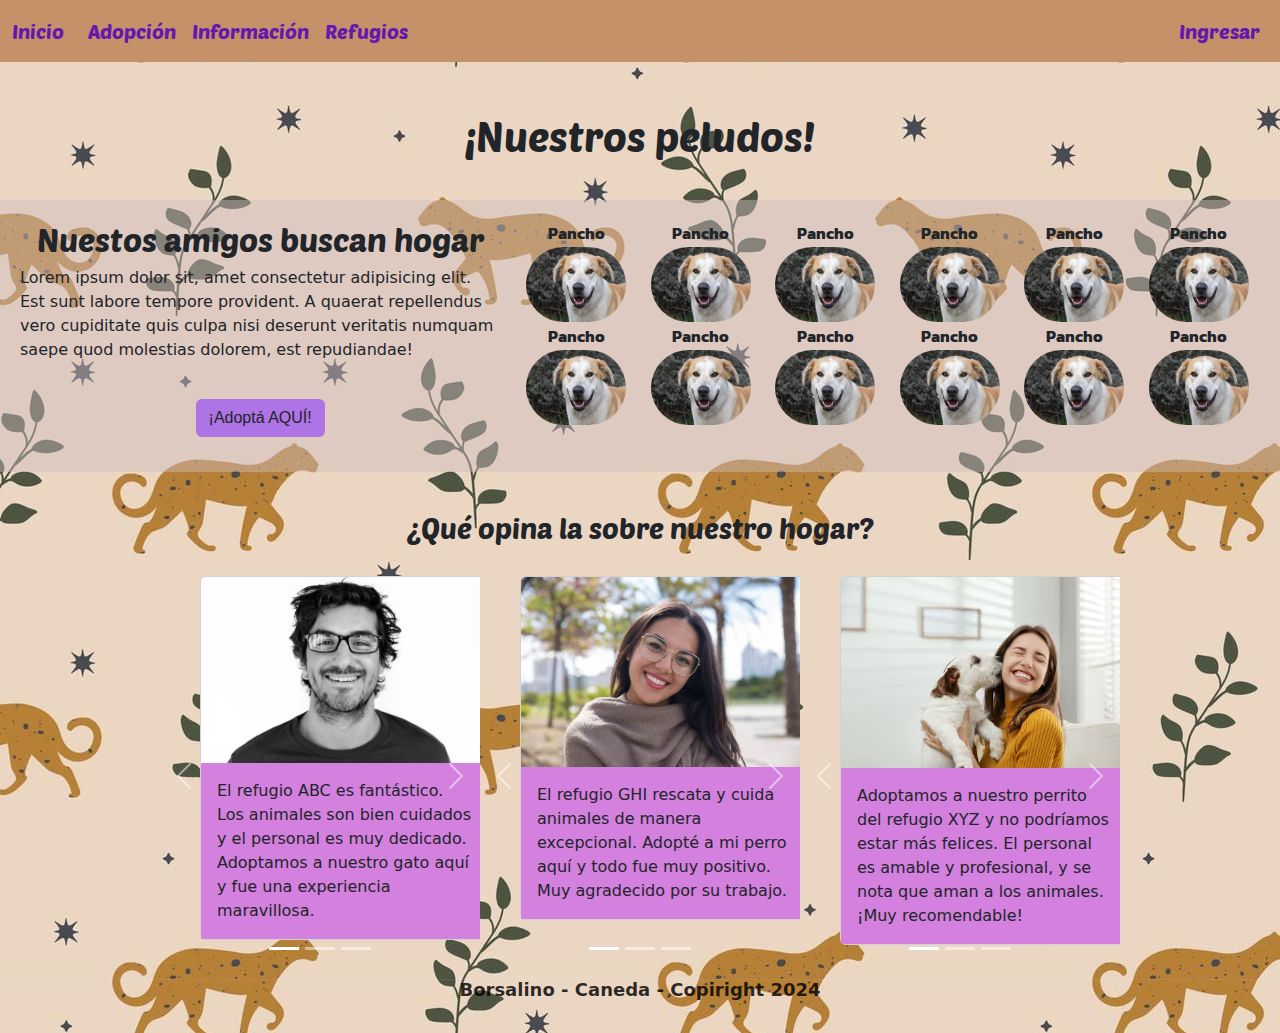
==== index.html @ cdfe96bc "Primer Comentario" ====
<!DOCTYPE html>
<html lang="en">
<head>
    <meta charset="UTF-8">
    <meta http-equiv="X-UA-Compatible" content="IE=edge">
    <meta name="viewport" content="width=device-width, initial-scale=1.0">
    <title>Practica TP</title>

    <link rel="preconnect" href="https://fonts.googleapis.com">
    <link rel="preconnect" href="https://fonts.gstatic.com" crossorigin>
    <link href="https://fonts.googleapis.com/css2?family=Kanit:ital,wght@0,100;0,200;0,300;0,400;0,500;0,600;0,700;0,800;0,900;1,100;1,200;1,300;1,400;1,500;1,600;1,700;1,800;1,900&family=Pacifico&family=Poetsen+One&display=swap" rel="stylesheet">

    <link rel="stylesheet" href="styles/estilos.css">

</head>

<body>
<!--  
<navbar class="navbar">

<div class="navbar1">
    <div><a href="#">Home</a></div>
    <div><a href="adopcion.html">Adopción</a></div>
    <div><a href="informacion.html">Información</a></div>
    <div><a href="refugios.html">Refugios</a></div>
</div>
<div class="navbar2"><a href="login.html">Log In</a></div>
</navbar>
-->

<nav class="navbarGeneral navbar navbar-expand-lg">
    <div class="container-fluid navbarPrimerDiv">
      <a class="navbar-brand" href="#">Inicio</a>
      <button class="navbar-toggler" type="button" data-bs-toggle="collapse" data-bs-target="#navbarNavAltMarkup" aria-controls="navbarNavAltMarkup" aria-expanded="false" aria-label="Toggle navigation">
        <span class="navbar-toggler-icon"></span>

      </button>
      <div class="collapse navbar-collapse" id="navbarNavAltMarkup">
        <div class="navbar-nav navbarPrimerDiv">
          <a class="nav-link" aria-current="page" href="adopcion.html">Adopción</a>
          <a class="nav-link" aria-current="page" href="informacion.html">Información</a>
          <a class="nav-link" aria-current="page" href="refugios.html">Refugios</a>
        </div>
      </div>
    </div>
    <div class="navbarSegundoDiv">
        <a class="nav-link" aria-current="page" href="login.html" >Ingresar</a>
    </div>
    </nav>


<h1>¡Nuestros peludos!</h1>


<div class="mitades">

<div class="mitad1">

    <h2> Nuestos amigos buscan hogar </h2>

    <div class="textoAlbum">
        Lorem ipsum dolor sit, amet consectetur adipisicing elit. Est sunt labore tempore provident. A quaerat repellendus vero cupiditate quis culpa nisi deserunt veritatis numquam saepe quod molestias dolorem, est repudiandae!
    </div>

    <div class="botonAdoptar"><button type="button" class="btn">¡Adoptá AQUÍ!</button></div>
        

</div>
<div class="mitad2">

    <div class="contenedor1">

        <table>
            <tr><td>Pancho</td></tr>
            <tr><td><img src="images/perro1.jpg" width="100px" height="75px"></td></tr>
        </table>
        <table>
            <tr><td>Pancho</td></tr>
            <tr><td><img src="images/perro1.jpg" width="100px" height="75px"></td></tr>
        </table>
        <table>
            <tr><td>Pancho</td></tr>
            <tr><td><img src="images/perro1.jpg" width="100px" height="75px"></td></tr>
        </table>
        <table>
            <tr><td>Pancho</td></tr>
            <tr><td><img src="images/perro1.jpg" width="100px" height="75px"></td></tr>
        </table>
        <table>
            <tr><td>Pancho</td></tr>
            <tr><td><img src="images/perro1.jpg" width="100px" height="75px"></td></tr>
        </table>
        <table>
            <tr><td>Pancho</td></tr>
            <tr><td><img src="images/perro1.jpg" width="100px" height="75px"></td></tr>
        </table>
    </div>

    <div class="contenedor1">

        <table>
            <tr><td>Pancho</td></tr>
            <tr><td><img src="images/perro1.jpg" width="100px" height="75px"></td></tr>
        </table>
        <table>
            <tr><td>Pancho</td></tr>
            <tr><td><img src="images/perro1.jpg" width="100px" height="75px"></td></tr>
        </table>
        <table>
            <tr><td>Pancho</td></tr>
            <tr><td><img src="images/perro1.jpg" width="100px" height="75px"></td></tr>
        </table>
        <table>
            <tr><td>Pancho</td></tr>
            <tr><td><img src="images/perro1.jpg" width="100px" height="75px"></td></tr>
        </table>
        <table>
            <tr><td>Pancho</td></tr>
            <tr><td><img src="images/perro1.jpg" width="100px" height="75px"></td></tr>
        </table>
        <table>
            <tr><td>Pancho</td></tr>
            <tr><td><img src="images/perro1.jpg" width="100px" height="75px"></td></tr>
        </table>
    </div>

</div>
</div>




<section>
    <article>

        <div class="opiniones"><h3>¿Qué opina la sobre nuestro hogar?</h3></div>

        <div class="comentarios">
        <div id="carouselExampleIndicators" class="carousel slide comentarios1">
            <div class="carousel-indicators">
              <button type="button" data-bs-target="#carouselExampleIndicators" data-bs-slide-to="0" class="active" aria-current="true" aria-label="Slide 1"></button>
              <button type="button" data-bs-target="#carouselExampleIndicators" data-bs-slide-to="1" aria-label="Slide 2"></button>
              <button type="button" data-bs-target="#carouselExampleIndicators" data-bs-slide-to="2" aria-label="Slide 3"></button>
            </div>
            <div class="carousel-inner">
              <div class="carousel-item active cartas">
                <div class="card" style="width: 18rem;">
                    <img src="images/persona1.jpg" class="card-img-top" alt="opiniones">
                    <div class="card-body">
                      <p class="card-text">El refugio ABC es fantástico. Los animales son bien cuidados y el personal es muy dedicado. Adoptamos a nuestro gato aquí y fue una experiencia maravillosa.</p>
                    </div>
                  </div>
              </div>
              <div class="carousel-item cartas">
                <div class="card" style="width: 18rem;">
                    <img src="images/persona2.jpg" class="card-img-top" alt="opiniones">
                    <div class="card-body">
                      <p class="card-text">El refugio DEF está limpio y bien mantenido. El personal nos ayudó a encontrar el perro perfecto para nuestra familia. Excelente lugar para adoptar.</p>
                    </div>
                  </div>
              </div>
            </div>
            <button class="carousel-control-prev" type="button" data-bs-target="#carouselExampleIndicators" data-bs-slide="prev">
              <span class="carousel-control-prev-icon" aria-hidden="true"></span>
              <span class="visually-hidden">Previous</span>
            </button>
            <button class="carousel-control-next" type="button" data-bs-target="#carouselExampleIndicators" data-bs-slide="next">
              <span class="carousel-control-next-icon" aria-hidden="true"></span>
              <span class="visually-hidden">Next</span>
            </button>
          </div>






          <div id="carouselExampleIndicators2" class="carousel slide comentarios2">
            <div class="carousel-indicators">
              <button type="button" data-bs-target="#carouselExampleIndicators2" data-bs-slide-to="0" class="active" aria-current="true" aria-label="Slide 1"></button>
              <button type="button" data-bs-target="#carouselExampleIndicators2" data-bs-slide-to="1" aria-label="Slide 2"></button>
              <button type="button" data-bs-target="#carouselExampleIndicators2" data-bs-slide-to="2" aria-label="Slide 3"></button>
            </div>
            <div class="carousel-inner">
              <div class="carousel-item active cartas">
                <div class="card" style="width: 18rem;">
                    <img src="images/persona3.jpg" class="card-img-top" alt="opiniones">
                    <div class="card-body">
                      <p class="card-text">El refugio GHI rescata y cuida animales de manera excepcional. Adopté a mi perro aquí y todo fue muy positivo. Muy agradecido por su trabajo.</p>
                    </div>
                  </div>
              </div>
              <div class="carousel-item cartas">
                <div class="card" style="width: 18rem;">
                    <img src="images/persona4.jpg" class="card-img-top" alt="opiniones">
                    <div class="card-body">
                      <p class="card-text">El refugio JKL es impresionante. El personal es atento y realmente se preocupa por los animales. Adoptamos a nuestra gata y estamos muy contentos.</p>
                    </div>
                  </div>
              </div>
            </div>
            <button class="carousel-control-prev" type="button" data-bs-target="#carouselExampleIndicators2" data-bs-slide="prev">
              <span class="carousel-control-prev-icon" aria-hidden="true"></span>
              <span class="visually-hidden">Previous</span>
            </button>
            <button class="carousel-control-next" type="button" data-bs-target="#carouselExampleIndicators2" data-bs-slide="next">
              <span class="carousel-control-next-icon" aria-hidden="true"></span>
              <span class="visually-hidden">Next</span>
            </button>
          </div>








          <div id="carouselExampleIndicators3" class="carousel slide comentarios3">
            <div class="carousel-indicators">
              <button type="button" data-bs-target="#carouselExampleIndicators3" data-bs-slide-to="0" class="active" aria-current="true" aria-label="Slide 1"></button>
              <button type="button" data-bs-target="#carouselExampleIndicators3" data-bs-slide-to="1" aria-label="Slide 2"></button>
              <button type="button" data-bs-target="#carouselExampleIndicators3" data-bs-slide-to="2" aria-label="Slide 3"></button>
            </div>
            <div class="carousel-inner">
              <div class="carousel-item active cartas">
                <div class="card" style="width: 18rem;">
                    <img src="images/persona5.jpg" class="card-img-top" alt="opiniones">
                    <div class="card-body">
                      <p class="card-text">Adoptamos a nuestro perrito del refugio XYZ y no podríamos estar más felices. El personal es amable y profesional, y se nota que aman a los animales. ¡Muy recomendable!</p>
                    </div>
                  </div>
              </div>
              <div class="carousel-item cartas">
                <div class="card" style="width: 18rem;">
                    <img src="images/persona6.jpg" class="card-img-top" alt="opiniones">
                    <div class="card-body">
                      <p class="card-text">Adopté a mi gato en el refugio MNO y fue una experiencia increíble. El personal es muy atento y los animales están bien cuidados. Definitivamente los recomendaría.</p>
                    </div>
                  </div>
              </div>
            </div>
            <button class="carousel-control-prev" type="button" data-bs-target="#carouselExampleIndicators3" data-bs-slide="prev">
              <span class="carousel-control-prev-icon" aria-hidden="true"></span>
              <span class="visually-hidden">Previous</span>
            </button>
            <button class="carousel-control-next" type="button" data-bs-target="#carouselExampleIndicators3" data-bs-slide="next">
              <span class="carousel-control-next-icon" aria-hidden="true"></span>
              <span class="visually-hidden">Next</span>
            </button>
          </div>
        </div>






    </article>
</section>


    <footer class="footer">
        <span><strong>Borsalino - Caneda - Copiright 2024</strong></span>
    </footer>
    
</body>

<link href="https://cdn.jsdelivr.net/npm/bootstrap@5.3.3/dist/css/bootstrap.min.css" rel="stylesheet" integrity="sha384-QWTKZyjpPEjISv5WaRU9OFeRpok6YctnYmDr5pNlyT2bRjXh0JMhjY6hW+ALEwIH" crossorigin="anonymous">
<script src="https://cdn.jsdelivr.net/npm/bootstrap@5.3.3/dist/js/bootstrap.bundle.min.js" integrity="sha384-YvpcrYf0tY3lHB60NNkmXc5s9fDVZLESaAA55NDzOxhy9GkcIdslK1eN7N6jIeHz" crossorigin="anonymous"></script>

</html>
---- styles/estilos.css ----
body{
    background-image: url("../images/fondo3.jpg");
    margin: 0;
}

.navbarGeneral {
    width: 100%;
    padding: 20px;
    display: flex;
    justify-content: space-between;
    margin-left: 20pxpx;
    margin-right: 0px;
    margin-bottom: 50px;
    background-color: rgb(196, 145, 104);
    font-family: "Poetsen One", sans-serif;
    font-weight: 400;
    font-style: normal;
    font-size: 20px;
    padding-right: 20px;
}

.navbarPrimerDiv a{
    color:rgb(101, 25, 172);
}

.navbarPrimerDiv a:hover{
    color: greenyellow;
    cursor: pointer;
    transition: all 0.4s ease-in-out;
}



.navbarSegundoDiv{
    margin-right: 20px;
}

.navbarSegundoDiv a{
    color:rgb(101, 25, 172);
}

.navbarSegundoDiv a:hover{
    color: greenyellow;
    cursor: pointer;
    transition: all 0.4s ease-in-out;
}












h1{
    text-align: center;
    color:rgb(153, 107, 196);
    font-family: "Poetsen One", sans-serif;
    font-weight: 400;
    font-style: normal;
    font-size: 40px;

}

h2{
    text-align: center;
    color:rgb(153, 107, 196);
    font-family: "Poetsen One", sans-serif;
    font-weight: 400;
    font-style: normal;
    font-size: 40px;

}

.botonAdoptar{
    font-size: 50px;
    text-align: center;
    margin-top: 15px;
}

.botonAdoptar button{
    background-color: rgb(174, 115, 229);
    font-family:Impact, Haettenschweiler, 'Arial Narrow Bold', sans-serif;
}

.botonAdoptar button:hover{
    background-color: rgb(130, 49, 205);
}



.mitades {
    width:100%;
    display: flex;
    background-color: rgba(207, 188, 190, 0.452);
    margin-top: 40px;
    margin-bottom: 40px;
    padding-top: 20px;
    padding-bottom: 20px;
}


.mitad1{
    width: 40%;
    padding-left: 20px;
}

.mitad2{
    margin-right: 30px;
    width: 60%;
}



.contenedor1 {
    display: flex;
    justify-content: space-between;
    padding-left: 25px;
}

.contenedor1 td{
    text-align: center;
    font-family: "Kanit", sans-serif;
    font-weight: 700;
    font-style: normal;
}

.contenedor1 img{
    border-radius: 90px;
    transition: transform 0.3s ease;
}

.contenedor1 img:hover {
    transform: scale(1.1);
}


.contenedor2 {
    margin-bottom: 30px;
    display: flex;
    justify-content: center;
    text-align: center;
    background-color: rgba(216, 107, 19, 0.541);
}

.contenedor2 div{
    margin-bottom: 15px;
    
}

.contenedor2 form{
    padding: 20px;
}


h3{
    text-align: center;
    color:rgb(153, 107, 196);
    font-family: "Poetsen One", sans-serif;
    font-weight: 400;
    font-style: normal;
    font-size: 40px;
}











.opiniones{
    margin-bottom: 30px;
}

.comentarios {
    display: flex;
    justify-content: center;
}



.comentarios1{
    padding-left: 40px;
    width: 25%;
}

.comentarios2{
    padding-left: 40px;
    width: 25%;
}

.comentarios3{
    padding-left: 40px;
    width: 25%;
}

.cartas{
    height: 400px;
}

.card-body{
    background-color: rgb(211, 128, 223);
}


.footer {
    text-align: center;
    margin-bottom: 30px;
    font-size: 18px;
    color: rgba(0, 0, 0, 0.811);
}


/* ------------------------------------------------------------------------------------------------------ */
/* ------------------------------------------------------------------------------------------------------ */
/* ------------------------------------------------------------------------------------------------------ */
/* ------------------------------------------------------------------------------------------------------ */
/* ------------------------------------------------------------------------------------------------------ */
/* ------------------------------------------------------------------------------------------------------ */
/* ------------------------------------------------------------------------------------------------------ */
/* ------------------------------------------------------------------------------------------------------ */




.login-form {
    width: 400px;
    margin: 150px auto;
    padding: 25px;
    background-color: rgb(213, 240, 186);
    border-radius: 5px;
    box-shadow: 0px 0px 10px 0px rgba(0,0,0,0.1);
  }

  .btn-center{
    text-align: center;
  }

  .marginFormulario{ 
    margin-bottom: 15px;
  }
  
  .marginFormulario label{
    margin-bottom: 10px;
  }

  .marginFormulario button{
    margin-bottom: 15px;
  }




/* ------------------------------------------------------------------------------------------------------ */
/* ------------------------------------------------------------------------------------------------------ */
/* ------------------------------------------------------------------------------------------------------ */
/* ------------------------------------------------------------------------------------------------------ */
/* ------------------------------------------------------------------------------------------------------ */
/* ------------------------------------------------------------------------------------------------------ */
/* ------------------------------------------------------------------------------------------------------ */
/* ------------------------------------------------------------------------------------------------------ */




  #Estilo {
    background-color: rgba(71, 39, 189, 0.507);
}

#Titulo {
   text-align: center;
   font-size: 60px;
}

h3 {
    font-size: 30px;
}

#SubTits {
    font-size: 25px;
    text-align: center;
    margin-left: 26%;
    margin-right: 26%;
    margin-bottom: 50px;
    text-decoration: underline;
    text-decoration-thickness: 1px;
}


.lefties {
    /* background-color: rgba(97, 35, 155, 0.479); */
    margin-left: 15%;
}


.lefties h3 {
    text-align: center;
}


.righties {
    margin-left: 55%;
    padding-right: 10%;
}


.righties h3 {
    text-align: center;
}


.Difus{
    padding-top: 60px;
    padding-left: 27%;
    padding-right: 27%;
    text-align: center;
}

.items {
    width: 30%;
    padding: 0% 2% 2% 2%;
    background-color: rgba(97, 35, 155, 0.479);
}

.Cuadro {
    border: 2px;
    border-style: dashed;
    background-color: rgba(236, 76, 76, 0.692);
}
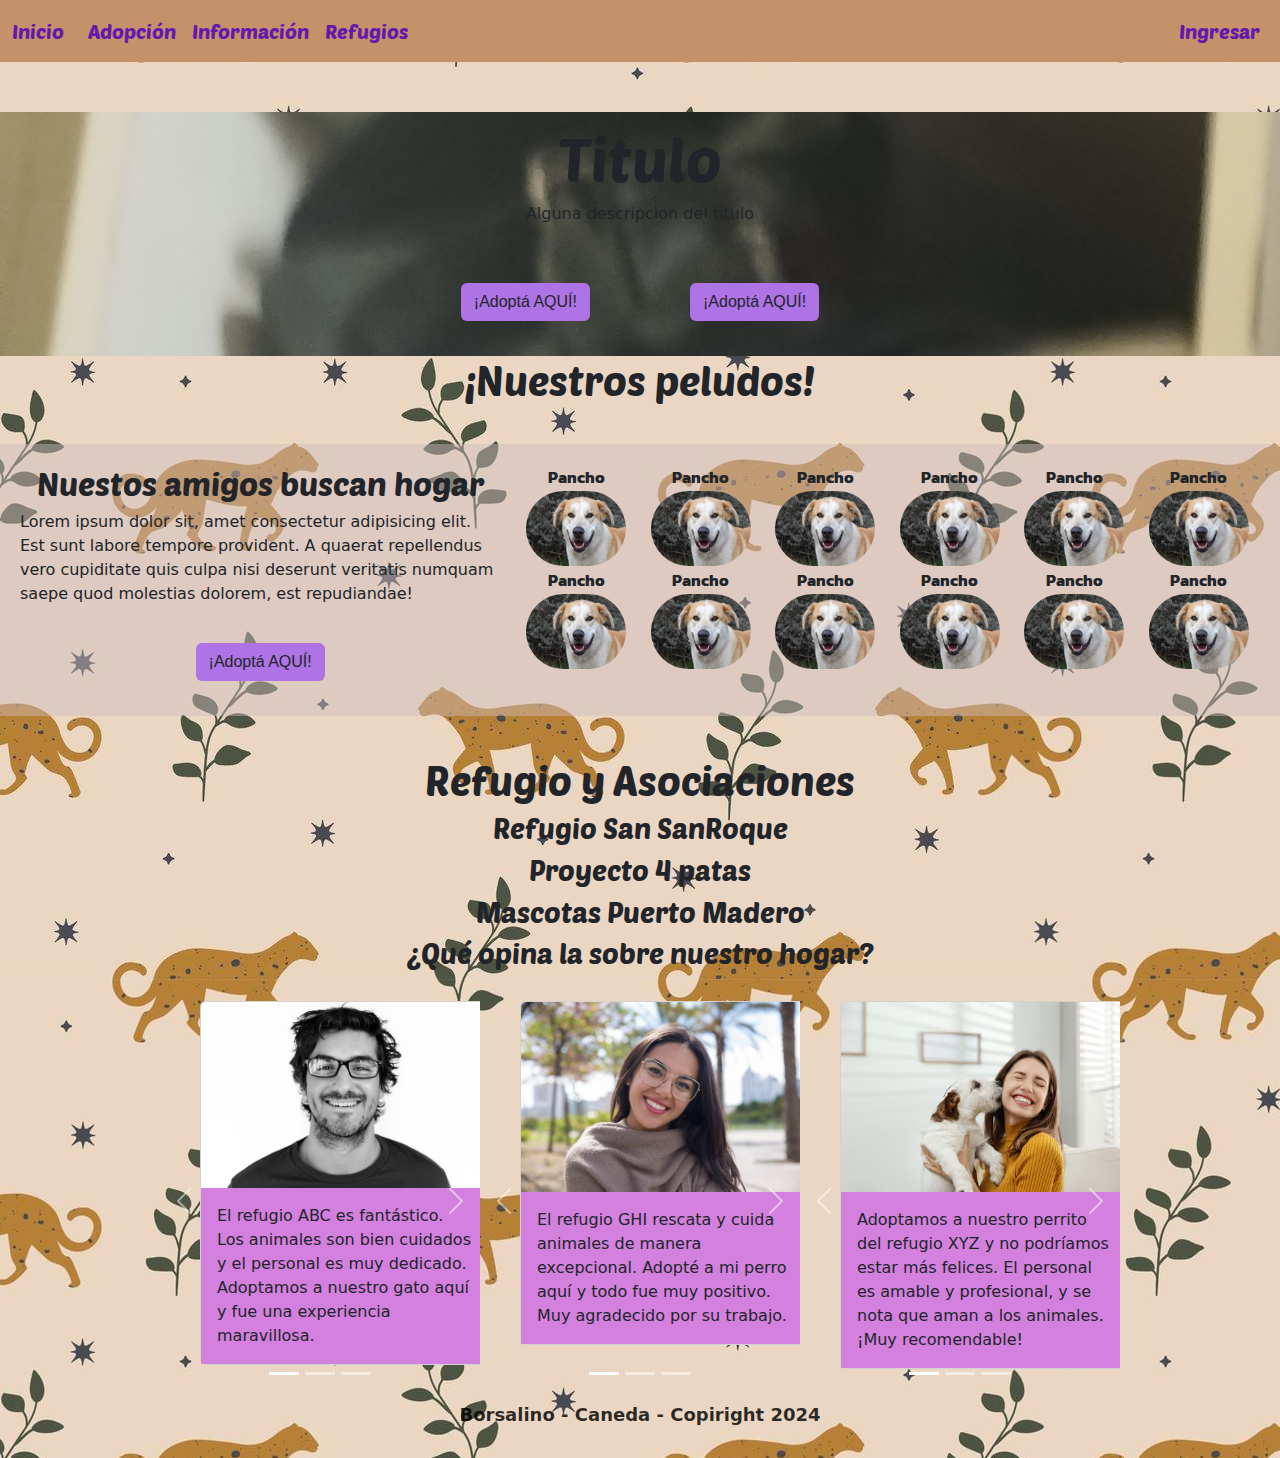
==== commit 60d29bd6: "Agregado el PasarAGit" ====
--- a/index.html
+++ b/index.html
@@ -37,7 +37,7 @@
       </button>
       <div class="collapse navbar-collapse" id="navbarNavAltMarkup">
         <div class="navbar-nav navbarPrimerDiv">
-          <a class="nav-link" aria-current="page" href="adopcion.html">Adopción</a>
+          <a class="nav-link" aria-current="page" href="adopciones.html">Adopción</a>
           <a class="nav-link" aria-current="page" href="informacion.html">Información</a>
           <a class="nav-link" aria-current="page" href="refugios.html">Refugios</a>
         </div>
@@ -46,8 +46,16 @@
     <div class="navbarSegundoDiv">
         <a class="nav-link" aria-current="page" href="login.html" >Ingresar</a>
     </div>
-    </nav>
-
+</nav>
+
+<div id = "UnaIntro">
+  <h1>Titulo</h1>
+  <div>Alguna descripcion del titulo</div>
+  <div class = "Man">
+    <div class="botonAdoptar"><button type="button" class="btn">¡Adoptá AQUÍ!</button></div>
+    <div class="botonAdoptar"><button type="button" class="btn">¡Adoptá AQUÍ!</button></div>
+  </div>
+</div>  
 
 <h1>¡Nuestros peludos!</h1>
 
@@ -127,7 +135,20 @@
 </div>
 </div>
 
-
+<h1>Refugio y Asociaciones</h1>
+
+<div>
+  <div class = "Etiqueta">
+    <h3>Refugio San SanRoque</h3>
+  </div>
+  <div class = "Etiqueta">
+    <h3>Proyecto 4 patas</h3>
+  </div>
+  <div class = "Etiqueta">
+    <h3>Mascotas Puerto Madero</h3>
+
+  </div>
+</div>
 
 
 <section>
--- a/styles/estilos.css
+++ b/styles/estilos.css
@@ -49,7 +49,23 @@
 
 
 
-
+#UnaIntro {
+    padding-top: 10px;
+    padding-bottom: 10px;
+    background-color: rgba(17, 17, 121, 0.226);
+    background-image:url("/images/Prueba\ con\ Ren.jpg");
+    text-align: center;
+}
+
+#UnaIntro h1 {
+    font-size: 60px !important;
+}
+
+.Man {
+    display: flex;
+    justify-content: space-between;
+    padding: 20px 36% 10px 36%;
+}
 
 
 
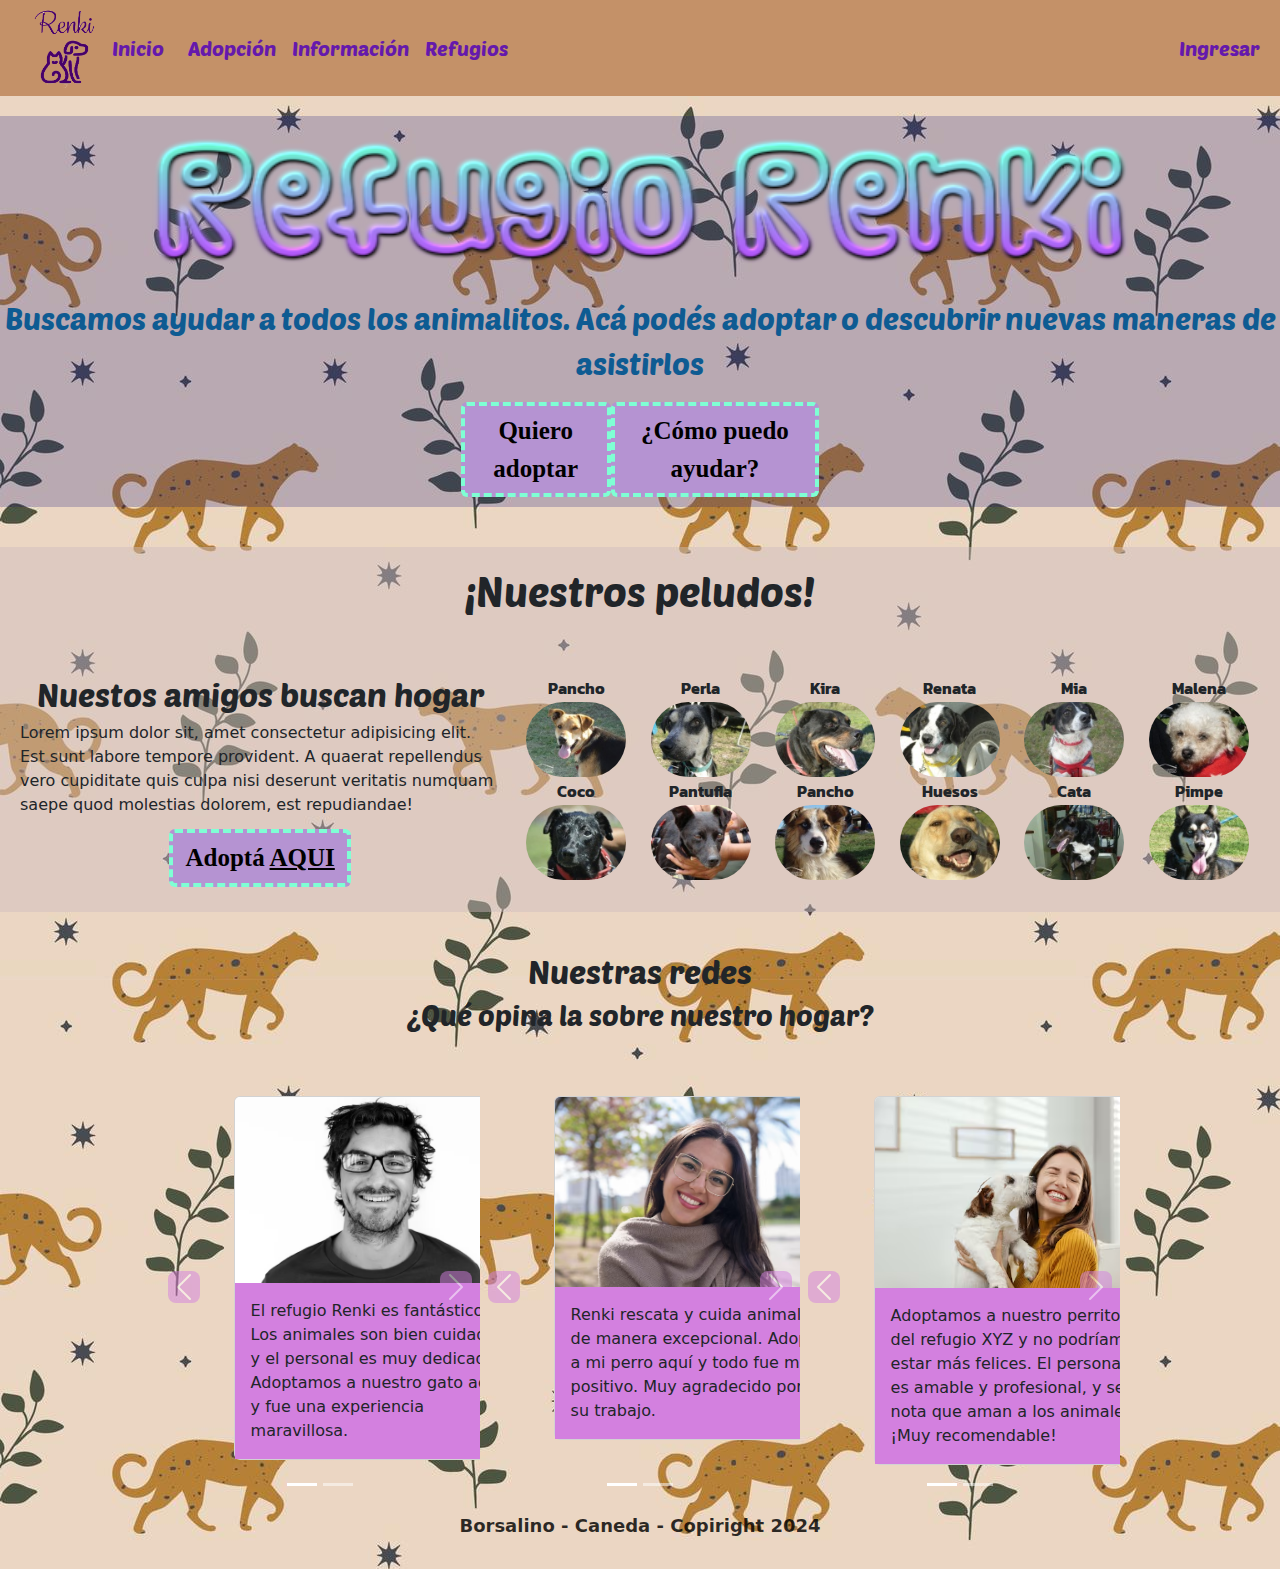
==== commit ecdd68da: "Modifico el index, navbar y agrego fotos y logo" ====
--- a/index.html
+++ b/index.html
@@ -4,7 +4,7 @@
     <meta charset="UTF-8">
     <meta http-equiv="X-UA-Compatible" content="IE=edge">
     <meta name="viewport" content="width=device-width, initial-scale=1.0">
-    <title>Practica TP</title>
+    <title>Refugio Renki | Inicio</title>
 
     <link rel="preconnect" href="https://fonts.googleapis.com">
     <link rel="preconnect" href="https://fonts.gstatic.com" crossorigin>
@@ -15,22 +15,11 @@
 </head>
 
 <body>
-<!--  
-<navbar class="navbar">
-
-<div class="navbar1">
-    <div><a href="#">Home</a></div>
-    <div><a href="adopcion.html">Adopción</a></div>
-    <div><a href="informacion.html">Información</a></div>
-    <div><a href="refugios.html">Refugios</a></div>
-</div>
-<div class="navbar2"><a href="login.html">Log In</a></div>
-</navbar>
--->
 
 <nav class="navbarGeneral navbar navbar-expand-lg">
     <div class="container-fluid navbarPrimerDiv">
-      <a class="navbar-brand" href="#">Inicio</a>
+      <img src="images/logo.png" width="100px" height="80px" alt="logo">
+      <a class="navbar-brand">Inicio</a>
       <button class="navbar-toggler" type="button" data-bs-toggle="collapse" data-bs-target="#navbarNavAltMarkup" aria-controls="navbarNavAltMarkup" aria-expanded="false" aria-label="Toggle navigation">
         <span class="navbar-toggler-icon"></span>
 
@@ -44,19 +33,27 @@
       </div>
     </div>
     <div class="navbarSegundoDiv">
-        <a class="nav-link" aria-current="page" href="login.html" >Ingresar</a>
+        <a class="nav-link" aria-current="page" href="login.html" target="_blank" >Ingresar</a>
     </div>
 </nav>
 
-<div id = "UnaIntro">
-  <h1>Titulo</h1>
-  <div>Alguna descripcion del titulo</div>
-  <div class = "Man">
-    <div class="botonAdoptar"><button type="button" class="btn">¡Adoptá AQUÍ!</button></div>
-    <div class="botonAdoptar"><button type="button" class="btn">¡Adoptá AQUÍ!</button></div>
+<div id = "unaIntro">
+  <div><img src="images/titulo.png" width="1000px" height="150px"></div>
+  <div><p class="descripcionIntro">Buscamos ayudar a todos los animalitos. Acá podés adoptar o descubrir nuevas maneras de asistirlos<p></div>
+  <div class = "man">
+    <div class="botonAdoptar">
+     <a class="btn" href="adopciones.html">Quiero adoptar</a>
+    </div>
+    <div class="botonAdoptar">
+    <a class="btn" href="informacion.html">¿Cómo puedo ayudar?</a>
+    </div>
   </div>
 </div>  
 
+
+<section>
+  <article class="nuestrosPeludos">
+
 <h1>¡Nuestros peludos!</h1>
 
 
@@ -70,7 +67,9 @@
         Lorem ipsum dolor sit, amet consectetur adipisicing elit. Est sunt labore tempore provident. A quaerat repellendus vero cupiditate quis culpa nisi deserunt veritatis numquam saepe quod molestias dolorem, est repudiandae!
     </div>
 
-    <div class="botonAdoptar"><button type="button" class="btn">¡Adoptá AQUÍ!</button></div>
+    <div class="botonAdoptar">
+      <a class="btn" href="adopciones.html">Adoptá <u>AQUI</u></a>
+    </div>
         
 
 </div>
@@ -80,75 +79,80 @@
 
         <table>
             <tr><td>Pancho</td></tr>
-            <tr><td><img src="images/perro1.jpg" width="100px" height="75px"></td></tr>
+            <tr><td><img src="images/amigo1.jpg" width="100px" height="75px" alt="amigos"></td></tr>
+        </table>
+        <table>
+            <tr><td>Perla</td></tr>
+            <tr><td><img src="images/amigo2.jpg" width="100px" height="75px" alt="amigos"></td></tr>
+        </table>
+        <table>
+            <tr><td>Kira</td></tr>
+            <tr><td><img src="images/amigo3.jpg" width="100px" height="75px" alt="amigos"></td></tr>
+        </table>
+        <table>
+            <tr><td>Renata</td></tr>
+            <tr><td><img src="images/amigo4.jpg" width="100px" height="75px" alt="amigos"></td></tr>
+        </table>
+        <table>
+            <tr><td>Mia</td></tr>
+            <tr><td><img src="images/amigo5.jpg" width="100px" height="75px" alt="amigos"></td></tr>
+        </table>
+        <table>
+            <tr><td>Malena</td></tr>
+            <tr><td><img src="images/amigo6.jpg" width="100px" height="75px" alt="amigos"></td></tr>
+        </table>
+    </div>
+
+    <div class="contenedor1">
+
+        <table>
+            <tr><td>Coco</td></tr>
+            <tr><td><img src="images/amigo7.jpg" width="100px" height="75px" alt="amigos"></td></tr>
+        </table>
+        <table>
+            <tr><td>Pantufla</td></tr>
+            <tr><td><img src="images/amigo8.jpg" width="100px" height="75px" alt="amigos"></td></tr>
         </table>
         <table>
             <tr><td>Pancho</td></tr>
-            <tr><td><img src="images/perro1.jpg" width="100px" height="75px"></td></tr>
-        </table>
-        <table>
-            <tr><td>Pancho</td></tr>
-            <tr><td><img src="images/perro1.jpg" width="100px" height="75px"></td></tr>
-        </table>
-        <table>
-            <tr><td>Pancho</td></tr>
-            <tr><td><img src="images/perro1.jpg" width="100px" height="75px"></td></tr>
-        </table>
-        <table>
-            <tr><td>Pancho</td></tr>
-            <tr><td><img src="images/perro1.jpg" width="100px" height="75px"></td></tr>
-        </table>
-        <table>
-            <tr><td>Pancho</td></tr>
-            <tr><td><img src="images/perro1.jpg" width="100px" height="75px"></td></tr>
-        </table>
-    </div>
-
-    <div class="contenedor1">
-
-        <table>
-            <tr><td>Pancho</td></tr>
-            <tr><td><img src="images/perro1.jpg" width="100px" height="75px"></td></tr>
-        </table>
-        <table>
-            <tr><td>Pancho</td></tr>
-            <tr><td><img src="images/perro1.jpg" width="100px" height="75px"></td></tr>
-        </table>
-        <table>
-            <tr><td>Pancho</td></tr>
-            <tr><td><img src="images/perro1.jpg" width="100px" height="75px"></td></tr>
-        </table>
-        <table>
-            <tr><td>Pancho</td></tr>
-            <tr><td><img src="images/perro1.jpg" width="100px" height="75px"></td></tr>
-        </table>
-        <table>
-            <tr><td>Pancho</td></tr>
-            <tr><td><img src="images/perro1.jpg" width="100px" height="75px"></td></tr>
-        </table>
-        <table>
-            <tr><td>Pancho</td></tr>
-            <tr><td><img src="images/perro1.jpg" width="100px" height="75px"></td></tr>
+            <tr><td><img src="images/amigo9.jpg" width="100px" height="75px" alt="amigos"></td></tr>
+        </table>
+        <table>
+            <tr><td>Huesos</td></tr>
+            <tr><td><img src="images/amigo10.jpg" width="100px" height="75px" alt="amigos"></td></tr>
+        </table>
+        <table>
+            <tr><td>Cata</td></tr>
+            <tr><td><img src="images/amigo11.jpg" width="100px" height="75px" alt="amigos"></td></tr>
+        </table>
+        <table>
+            <tr><td>Pimpe</td></tr>
+            <tr><td><img src="images/amigo12.jpg" width="100px" height="75px" alt="amigos"></td></tr>
         </table>
     </div>
 
 </div>
 </div>
 
-<h1>Refugio y Asociaciones</h1>
-
-<div>
-  <div class = "Etiqueta">
-    <h3>Refugio San SanRoque</h3>
-  </div>
-  <div class = "Etiqueta">
-    <h3>Proyecto 4 patas</h3>
-  </div>
-  <div class = "Etiqueta">
-    <h3>Mascotas Puerto Madero</h3>
-
-  </div>
-</div>
+</atricle>
+</section>
+
+
+
+<section>
+  <article>
+    <h2>Nuestras redes</h2>
+    
+    
+  
+  
+  
+  </article>
+</section>
+
+
+
+
 
 
 <section>
@@ -161,14 +165,13 @@
             <div class="carousel-indicators">
               <button type="button" data-bs-target="#carouselExampleIndicators" data-bs-slide-to="0" class="active" aria-current="true" aria-label="Slide 1"></button>
               <button type="button" data-bs-target="#carouselExampleIndicators" data-bs-slide-to="1" aria-label="Slide 2"></button>
-              <button type="button" data-bs-target="#carouselExampleIndicators" data-bs-slide-to="2" aria-label="Slide 3"></button>
-            </div>
-            <div class="carousel-inner">
+            </div>
+            <div class="carousel-inner carrouselCentrado">
               <div class="carousel-item active cartas">
                 <div class="card" style="width: 18rem;">
                     <img src="images/persona1.jpg" class="card-img-top" alt="opiniones">
                     <div class="card-body">
-                      <p class="card-text">El refugio ABC es fantástico. Los animales son bien cuidados y el personal es muy dedicado. Adoptamos a nuestro gato aquí y fue una experiencia maravillosa.</p>
+                      <p class="card-text">El refugio Renki es fantástico. Los animales son bien cuidados y el personal es muy dedicado. Adoptamos a nuestro gato aquí y fue una experiencia maravillosa.</p>
                     </div>
                   </div>
               </div>
@@ -176,17 +179,18 @@
                 <div class="card" style="width: 18rem;">
                     <img src="images/persona2.jpg" class="card-img-top" alt="opiniones">
                     <div class="card-body">
-                      <p class="card-text">El refugio DEF está limpio y bien mantenido. El personal nos ayudó a encontrar el perro perfecto para nuestra familia. Excelente lugar para adoptar.</p>
+                      <p class="card-text">Está limpio y bien mantenido. El personal nos ayudó a encontrar el perro perfecto para nuestra familia. Excelente lugar para adoptar.</p>
                     </div>
                   </div>
               </div>
             </div>
             <button class="carousel-control-prev" type="button" data-bs-target="#carouselExampleIndicators" data-bs-slide="prev">
-              <span class="carousel-control-prev-icon" aria-hidden="true"></span>
+              <span class="carousel-control-prev-icon rounded-3" aria-hidden="true"></span>
               <span class="visually-hidden">Previous</span>
+              
             </button>
             <button class="carousel-control-next" type="button" data-bs-target="#carouselExampleIndicators" data-bs-slide="next">
-              <span class="carousel-control-next-icon" aria-hidden="true"></span>
+              <span class="carousel-control-next-icon rounded-3" aria-hidden="true"></span>
               <span class="visually-hidden">Next</span>
             </button>
           </div>
@@ -200,14 +204,14 @@
             <div class="carousel-indicators">
               <button type="button" data-bs-target="#carouselExampleIndicators2" data-bs-slide-to="0" class="active" aria-current="true" aria-label="Slide 1"></button>
               <button type="button" data-bs-target="#carouselExampleIndicators2" data-bs-slide-to="1" aria-label="Slide 2"></button>
-              <button type="button" data-bs-target="#carouselExampleIndicators2" data-bs-slide-to="2" aria-label="Slide 3"></button>
+              
             </div>
             <div class="carousel-inner">
               <div class="carousel-item active cartas">
                 <div class="card" style="width: 18rem;">
                     <img src="images/persona3.jpg" class="card-img-top" alt="opiniones">
                     <div class="card-body">
-                      <p class="card-text">El refugio GHI rescata y cuida animales de manera excepcional. Adopté a mi perro aquí y todo fue muy positivo. Muy agradecido por su trabajo.</p>
+                      <p class="card-text">Renki rescata y cuida animales de manera excepcional. Adopté a mi perro aquí y todo fue muy positivo. Muy agradecido por su trabajo.</p>
                     </div>
                   </div>
               </div>
@@ -215,17 +219,17 @@
                 <div class="card" style="width: 18rem;">
                     <img src="images/persona4.jpg" class="card-img-top" alt="opiniones">
                     <div class="card-body">
-                      <p class="card-text">El refugio JKL es impresionante. El personal es atento y realmente se preocupa por los animales. Adoptamos a nuestra gata y estamos muy contentos.</p>
+                      <p class="card-text">El refugio Renki es impresionante. El personal es atento y realmente se preocupa por los animales. Adoptamos a nuestra gata y estamos muy contentos.</p>
                     </div>
                   </div>
               </div>
             </div>
             <button class="carousel-control-prev" type="button" data-bs-target="#carouselExampleIndicators2" data-bs-slide="prev">
-              <span class="carousel-control-prev-icon" aria-hidden="true"></span>
+              <span class="carousel-control-prev-icon rounded-3" aria-hidden="true"></span>
               <span class="visually-hidden">Previous</span>
             </button>
             <button class="carousel-control-next" type="button" data-bs-target="#carouselExampleIndicators2" data-bs-slide="next">
-              <span class="carousel-control-next-icon" aria-hidden="true"></span>
+              <span class="carousel-control-next-icon rounded-3" aria-hidden="true"></span>
               <span class="visually-hidden">Next</span>
             </button>
           </div>
@@ -241,7 +245,7 @@
             <div class="carousel-indicators">
               <button type="button" data-bs-target="#carouselExampleIndicators3" data-bs-slide-to="0" class="active" aria-current="true" aria-label="Slide 1"></button>
               <button type="button" data-bs-target="#carouselExampleIndicators3" data-bs-slide-to="1" aria-label="Slide 2"></button>
-              <button type="button" data-bs-target="#carouselExampleIndicators3" data-bs-slide-to="2" aria-label="Slide 3"></button>
+              
             </div>
             <div class="carousel-inner">
               <div class="carousel-item active cartas">
@@ -262,11 +266,11 @@
               </div>
             </div>
             <button class="carousel-control-prev" type="button" data-bs-target="#carouselExampleIndicators3" data-bs-slide="prev">
-              <span class="carousel-control-prev-icon" aria-hidden="true"></span>
+              <span class="carousel-control-prev-icon rounded-3" aria-hidden="true"></span>
               <span class="visually-hidden">Previous</span>
             </button>
             <button class="carousel-control-next" type="button" data-bs-target="#carouselExampleIndicators3" data-bs-slide="next">
-              <span class="carousel-control-next-icon" aria-hidden="true"></span>
+              <span class="carousel-control-next-icon rounded-3" aria-hidden="true"></span>
               <span class="visually-hidden">Next</span>
             </button>
           </div>
--- a/styles/estilos.css
+++ b/styles/estilos.css
@@ -10,7 +10,7 @@
     justify-content: space-between;
     margin-left: 20pxpx;
     margin-right: 0px;
-    margin-bottom: 50px;
+    margin-bottom: 20px;
     background-color: rgb(196, 145, 104);
     font-family: "Poetsen One", sans-serif;
     font-weight: 400;
@@ -49,22 +49,39 @@
 
 
 
-#UnaIntro {
+#unaIntro {
     padding-top: 10px;
     padding-bottom: 10px;
     background-color: rgba(17, 17, 121, 0.226);
-    background-image:url("/images/Prueba\ con\ Ren.jpg");
-    text-align: center;
-}
-
-#UnaIntro h1 {
-    font-size: 60px !important;
-}
-
-.Man {
+    text-align: center;
+}
+ 
+.descripcionIntro{
+    font-size: 30px;
+    font-family: "Poetsen One", sans-serif;
+    color:rgb(14, 91, 146);
+    margin-top: 20px;
+}
+
+
+.man {
     display: flex;
     justify-content: space-between;
-    padding: 20px 36% 10px 36%;
+    padding: 0 36% 0 36%;
+}
+
+.botonAdoptar a{
+    background-color:rgb(181, 147, 210);
+    font-size: 25px;
+    font-weight: bold;
+    color: black;
+    font-family:Cambria, Cochin, Georgia, Times, 'Times New Roman', serif;
+    border: 4px dashed aquamarine;
+}
+
+.botonAdoptar a:hover{
+    background-color:rgb(148, 97, 193);
+    border: 4px solid aquamarine;
 }
 
 
@@ -95,7 +112,7 @@
 .botonAdoptar{
     font-size: 50px;
     text-align: center;
-    margin-top: 15px;
+    margin-top: 0px;
 }
 
 .botonAdoptar button{
@@ -108,11 +125,19 @@
 }
 
 
+.nuestrosPeludos{
+    margin-top: 40px;
+    background-color: rgba(207, 188, 190, 0.452);
+}
+
+.nuestrosPeludos h1{
+    padding-top: 20px;
+}
+
 
 .mitades {
     width:100%;
     display: flex;
-    background-color: rgba(207, 188, 190, 0.452);
     margin-top: 40px;
     margin-bottom: 40px;
     padding-top: 20px;
@@ -206,6 +231,8 @@
 .comentarios1{
     padding-left: 40px;
     width: 25%;
+    display: flex;
+    justify-content: center;
 }
 
 .comentarios2{
@@ -219,7 +246,13 @@
 }
 
 .cartas{
-    height: 400px;
+    padding: 12%;
+    height: 450px;
+}
+
+.carousel-control-prev span,
+.carousel-control-next span{
+    background-color: rgb(211, 128, 223);
 }
 
 .card-body{
@@ -287,7 +320,7 @@
 
 
 
-  #Estilo {
+#Estilo {
     background-color: rgba(71, 39, 189, 0.507);
 }
 
@@ -350,4 +383,21 @@
     border: 2px;
     border-style: dashed;
     background-color: rgba(236, 76, 76, 0.692);
-}+}
+
+.ContenedorMascota {
+    display: flex;
+    margin-left: 4%;
+    margin-right: 20%;
+    padding-left: 5px;
+    padding-right: 5px ;
+}
+
+#PrimeraParte{
+    width : 445px;
+    height: 300px;
+}
+
+#SegundaParte {
+    background-color: white;
+}
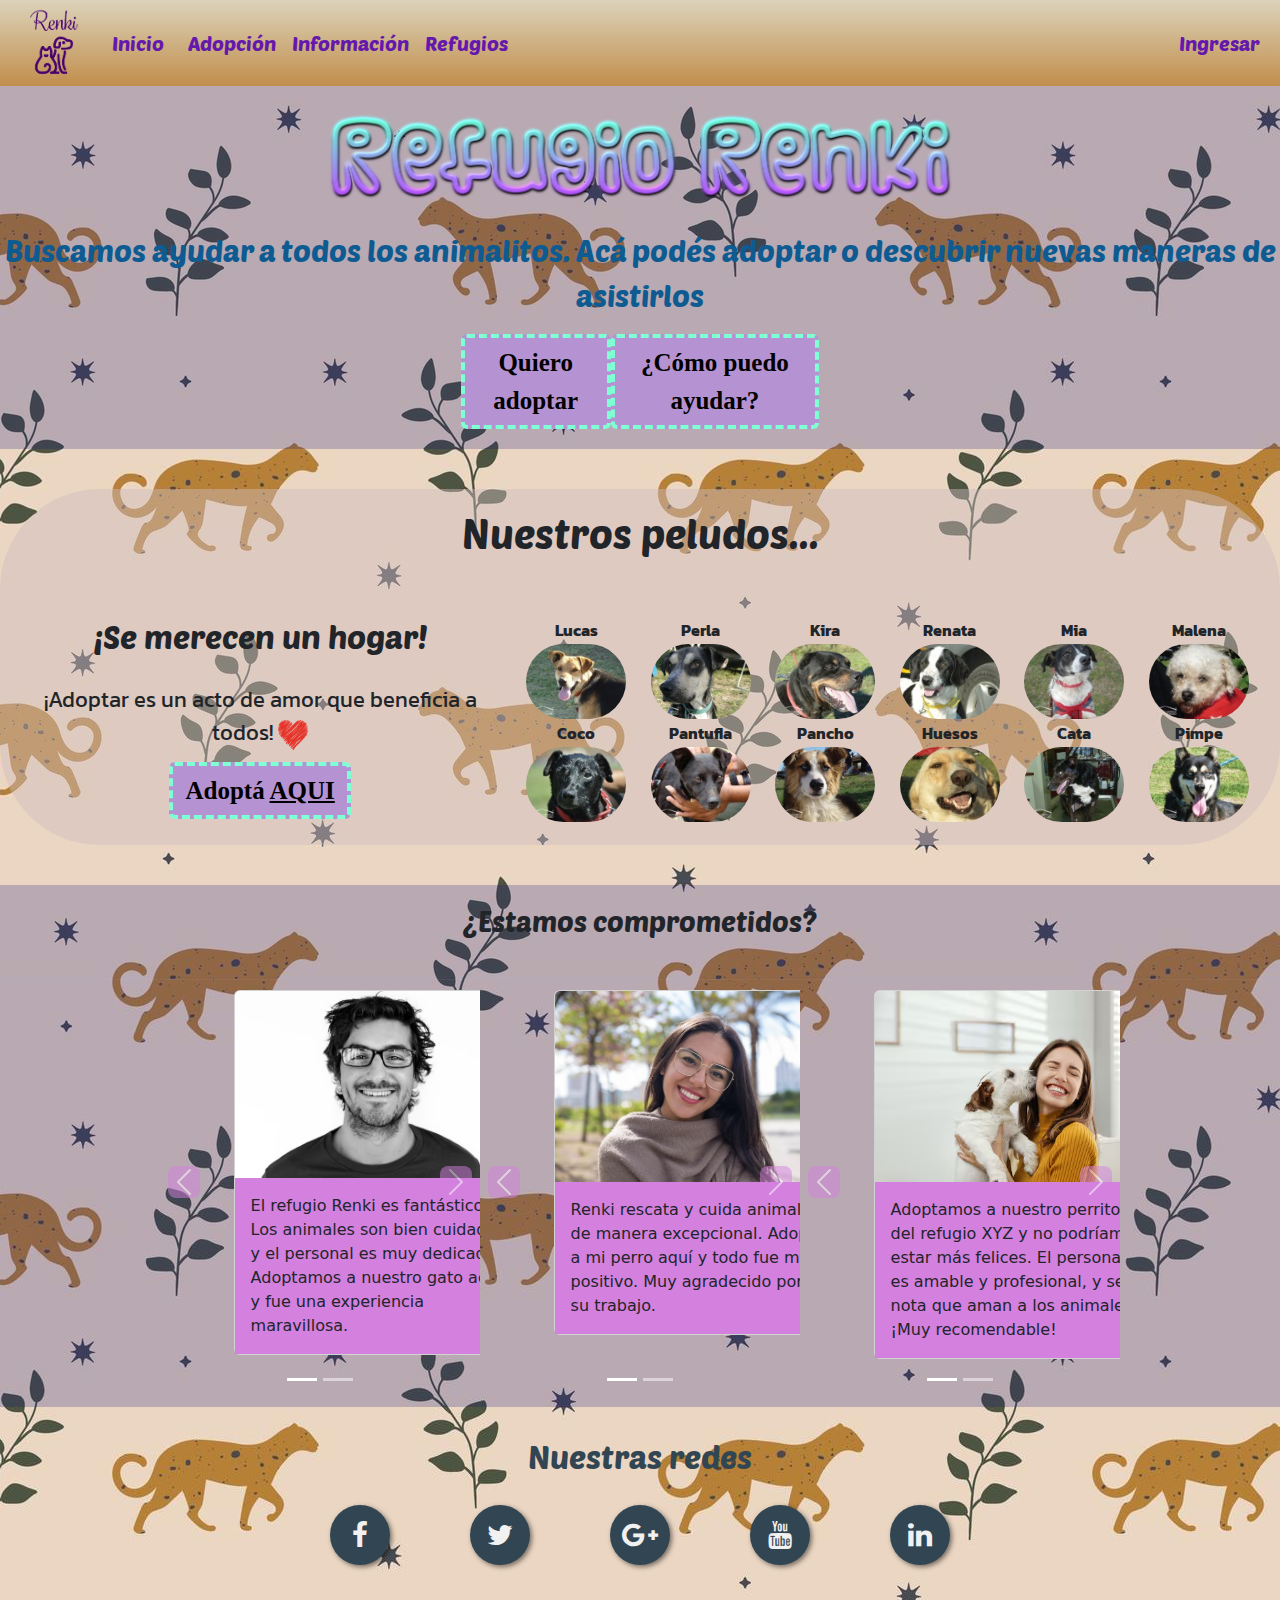
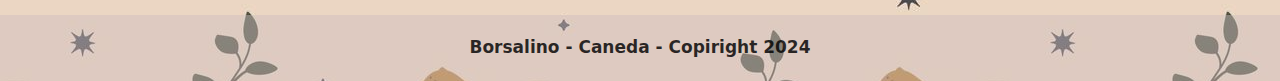
==== commit 76342743: "Modifique Index, Informacion y empece con Refugios" ====
--- a/index.html
+++ b/index.html
@@ -10,6 +10,7 @@
     <link rel="preconnect" href="https://fonts.gstatic.com" crossorigin>
     <link href="https://fonts.googleapis.com/css2?family=Kanit:ital,wght@0,100;0,200;0,300;0,400;0,500;0,600;0,700;0,800;0,900;1,100;1,200;1,300;1,400;1,500;1,600;1,700;1,800;1,900&family=Pacifico&family=Poetsen+One&display=swap" rel="stylesheet">
 
+    <link rel="stylesheet" href="https://stackpath.bootstrapcdn.com/font-awesome/4.7.0/css/font-awesome.min.css">
     <link rel="stylesheet" href="styles/estilos.css">
 
 </head>
@@ -18,7 +19,7 @@
 
 <nav class="navbarGeneral navbar navbar-expand-lg">
     <div class="container-fluid navbarPrimerDiv">
-      <img src="images/logo.png" width="100px" height="80px" alt="logo">
+      <img src="images/logo.png" width="80px" height="70px" alt="logo" title="Renki">
       <a class="navbar-brand">Inicio</a>
       <button class="navbar-toggler" type="button" data-bs-toggle="collapse" data-bs-target="#navbarNavAltMarkup" aria-controls="navbarNavAltMarkup" aria-expanded="false" aria-label="Toggle navigation">
         <span class="navbar-toggler-icon"></span>
@@ -38,7 +39,7 @@
 </nav>
 
 <div id = "unaIntro">
-  <div><img src="images/titulo.png" width="1000px" height="150px"></div>
+  <div><img src="images/titulo.png" width="50%" height="30%"></div>
   <div><p class="descripcionIntro">Buscamos ayudar a todos los animalitos. Acá podés adoptar o descubrir nuevas maneras de asistirlos<p></div>
   <div class = "man">
     <div class="botonAdoptar">
@@ -54,17 +55,17 @@
 <section>
   <article class="nuestrosPeludos">
 
-<h1>¡Nuestros peludos!</h1>
+<h1>Nuestros peludos...</h1>
 
 
 <div class="mitades">
 
 <div class="mitad1">
 
-    <h2> Nuestos amigos buscan hogar </h2>
+    <h2 class="merecenHogar">¡Se merecen un hogar!</h2>
 
     <div class="textoAlbum">
-        Lorem ipsum dolor sit, amet consectetur adipisicing elit. Est sunt labore tempore provident. A quaerat repellendus vero cupiditate quis culpa nisi deserunt veritatis numquam saepe quod molestias dolorem, est repudiandae!
+        <span>¡Adoptar es un acto de amor que beneficia a todos!</span> <img src="images/corazon.png" width="30px" height="30px" alt="corazon" title="adopta">
     </div>
 
     <div class="botonAdoptar">
@@ -78,56 +79,56 @@
     <div class="contenedor1">
 
         <table>
+            <tr><td>Lucas</td></tr>
+            <tr><td><img src="images/amigo1.jpg" width="100px" height="75px" alt="amigos" title="Lucas"></td></tr>
+        </table>
+        <table>
+            <tr><td>Perla</td></tr>
+            <tr><td><img src="images/amigo2.jpg" width="100px" height="75px" alt="amigos" title="Perla"></td></tr>
+        </table>
+        <table>
+            <tr><td>Kira</td></tr>
+            <tr><td><img src="images/amigo3.jpg" width="100px" height="75px" alt="amigos" title="Kira"></td></tr>
+        </table>
+        <table>
+            <tr><td>Renata</td></tr>
+            <tr><td><img src="images/amigo4.jpg" width="100px" height="75px" alt="amigos" title="Renata"></td></tr>
+        </table>
+        <table>
+            <tr><td>Mia</td></tr>
+            <tr><td><img src="images/amigo5.jpg" width="100px" height="75px" alt="amigos" title="Mia"></td></tr>
+        </table>
+        <table>
+            <tr><td>Malena</td></tr>
+            <tr><td><img src="images/amigo6.jpg" width="100px" height="75px" alt="amigos" title="Malena"></td></tr>
+        </table>
+    </div>
+
+    <div class="contenedor1">
+
+        <table>
+            <tr><td>Coco</td></tr>
+            <tr><td><img src="images/amigo7.jpg" width="100px" height="75px" alt="amigos" title="Coco"></td></tr>
+        </table>
+        <table>
+            <tr><td>Pantufla</td></tr>
+            <tr><td><img src="images/amigo8.jpg" width="100px" height="75px" alt="amigos" title="Pantufla"></td></tr>
+        </table>
+        <table>
             <tr><td>Pancho</td></tr>
-            <tr><td><img src="images/amigo1.jpg" width="100px" height="75px" alt="amigos"></td></tr>
-        </table>
-        <table>
-            <tr><td>Perla</td></tr>
-            <tr><td><img src="images/amigo2.jpg" width="100px" height="75px" alt="amigos"></td></tr>
-        </table>
-        <table>
-            <tr><td>Kira</td></tr>
-            <tr><td><img src="images/amigo3.jpg" width="100px" height="75px" alt="amigos"></td></tr>
-        </table>
-        <table>
-            <tr><td>Renata</td></tr>
-            <tr><td><img src="images/amigo4.jpg" width="100px" height="75px" alt="amigos"></td></tr>
-        </table>
-        <table>
-            <tr><td>Mia</td></tr>
-            <tr><td><img src="images/amigo5.jpg" width="100px" height="75px" alt="amigos"></td></tr>
-        </table>
-        <table>
-            <tr><td>Malena</td></tr>
-            <tr><td><img src="images/amigo6.jpg" width="100px" height="75px" alt="amigos"></td></tr>
-        </table>
-    </div>
-
-    <div class="contenedor1">
-
-        <table>
-            <tr><td>Coco</td></tr>
-            <tr><td><img src="images/amigo7.jpg" width="100px" height="75px" alt="amigos"></td></tr>
-        </table>
-        <table>
-            <tr><td>Pantufla</td></tr>
-            <tr><td><img src="images/amigo8.jpg" width="100px" height="75px" alt="amigos"></td></tr>
-        </table>
-        <table>
-            <tr><td>Pancho</td></tr>
-            <tr><td><img src="images/amigo9.jpg" width="100px" height="75px" alt="amigos"></td></tr>
+            <tr><td><img src="images/amigo9.jpg" width="100px" height="75px" alt="amigos" title="Pancho"></td></tr>
         </table>
         <table>
             <tr><td>Huesos</td></tr>
-            <tr><td><img src="images/amigo10.jpg" width="100px" height="75px" alt="amigos"></td></tr>
+            <tr><td><img src="images/amigo10.jpg" width="100px" height="75px" alt="amigos" title="Huesos"></td></tr>
         </table>
         <table>
             <tr><td>Cata</td></tr>
-            <tr><td><img src="images/amigo11.jpg" width="100px" height="75px" alt="amigos"></td></tr>
+            <tr><td><img src="images/amigo11.jpg" width="100px" height="75px" alt="amigos" title="Cata"></td></tr>
         </table>
         <table>
             <tr><td>Pimpe</td></tr>
-            <tr><td><img src="images/amigo12.jpg" width="100px" height="75px" alt="amigos"></td></tr>
+            <tr><td><img src="images/amigo12.jpg" width="100px" height="75px" alt="amigos" title="Pimpe"></td></tr>
         </table>
     </div>
 
@@ -140,25 +141,9 @@
 
 
 <section>
-  <article>
-    <h2>Nuestras redes</h2>
-    
-    
-  
-  
-  
-  </article>
-</section>
-
-
-
-
-
-
-<section>
     <article>
 
-        <div class="opiniones"><h3>¿Qué opina la sobre nuestro hogar?</h3></div>
+        <div class="opiniones"><h3>¿Estamos comprometidos?</h3></div>
 
         <div class="comentarios">
         <div id="carouselExampleIndicators" class="carousel slide comentarios1">
@@ -276,12 +261,23 @@
           </div>
         </div>
 
-
-
-
-
-
     </article>
+</section>
+
+
+<section class="redesSociales">
+  <article>
+
+    <h2 class="textoNuestrasRedes">Nuestras redes</h2>
+      <div class="buttons">
+      <a href="#" class="fa fa-facebook"></a>
+      <a href="#" class="fa fa-twitter"></a>
+      <a href="#" class="fa fa-google-plus"></a>
+      <a href="#" class="fa fa-youtube"></a>
+      <a href="#" class="fa fa-linkedin"></a>
+
+      </div>
+  </article>
 </section>
 
 
--- a/styles/estilos.css
+++ b/styles/estilos.css
@@ -5,13 +5,12 @@
 
 .navbarGeneral {
     width: 100%;
-    padding: 20px;
+    padding: 10px;
     display: flex;
     justify-content: space-between;
     margin-left: 20pxpx;
     margin-right: 0px;
-    margin-bottom: 20px;
-    background-color: rgb(196, 145, 104);
+    background-image: linear-gradient(to bottom, #dcd3ba, #c18e4c);
     font-family: "Poetsen One", sans-serif;
     font-weight: 400;
     font-style: normal;
@@ -19,14 +18,20 @@
     padding-right: 20px;
 }
 
+.navbarPrimerDiv img{
+    margin-right: 20px;
+}
+
 .navbarPrimerDiv a{
     color:rgb(101, 25, 172);
+    transition: transform 0.3s ease;
 }
 
 .navbarPrimerDiv a:hover{
-    color: greenyellow;
+    color: rgb(68, 150, 150);
     cursor: pointer;
     transition: all 0.4s ease-in-out;
+    transform: scale(1.1);
 }
 
 
@@ -37,12 +42,14 @@
 
 .navbarSegundoDiv a{
     color:rgb(101, 25, 172);
+    transition: transform 0.3s ease;
 }
 
 .navbarSegundoDiv a:hover{
-    color: greenyellow;
+    color: rgb(68, 150, 150);
     cursor: pointer;
     transition: all 0.4s ease-in-out;
+    transform: scale(1.1);
 }
 
 
@@ -50,8 +57,8 @@
 
 
 #unaIntro {
-    padding-top: 10px;
-    padding-bottom: 10px;
+    padding-top: 20px;
+    padding-bottom: 20px;
     background-color: rgba(17, 17, 121, 0.226);
     text-align: center;
 }
@@ -128,10 +135,21 @@
 .nuestrosPeludos{
     margin-top: 40px;
     background-color: rgba(207, 188, 190, 0.452);
+    border-radius: 100px;
+}
+
+.merecenHogar{
+    padding-bottom: 20px;
 }
 
 .nuestrosPeludos h1{
     padding-top: 20px;
+}
+
+.textoAlbum{
+    text-align: center;
+    font-family: "Kanit", sans-serif;
+    font-size: 22px;
 }
 
 
@@ -205,11 +223,45 @@
     font-weight: 400;
     font-style: normal;
     font-size: 40px;
-}
-
-
-
-
+    margin: 0;
+}
+
+.redesSociales{
+display: flex;
+justify-content: center;
+align-items: center;
+margin-bottom: 50px;
+margin-top: 30px;
+}
+
+.buttons {
+    min-width: 700px;
+    display: flex;
+    justify-content: space-around;
+    margin-top: 30px;
+  }
+  
+  .buttons a {
+    text-decoration: none;
+    font-size: 28px;
+    width: 60px;
+    height: 60px;
+    line-height: 60px;
+    text-align: center;
+    background: #314652;
+    color: #f1f1f1;
+    border-radius: 50%;
+    box-shadow: 2px 2px 5px rgba(0, 0, 0, .5);
+    transition: all .4s ease-in-out;
+  }
+  
+  .buttons a:hover {
+    transform: scale(1.2);
+  }
+
+  .textoNuestrasRedes{
+    color: #314652;
+  }
 
 
 
@@ -218,12 +270,15 @@
 
 
 .opiniones{
-    margin-bottom: 30px;
+    padding-top: 20px;
+    padding-bottom: 10px;
+    background-color: rgba(17, 17, 121, 0.226);
 }
 
 .comentarios {
     display: flex;
     justify-content: center;
+    background-color: rgba(17, 17, 121, 0.226);
 }
 
 
@@ -260,11 +315,25 @@
 }
 
 
+
+
+
+
+
+
+
+
+
+
+
+
 .footer {
     text-align: center;
-    margin-bottom: 30px;
-    font-size: 18px;
+    padding-bottom: 20px;
+    padding-top: 20px;
+    font-size: 17px;
     color: rgba(0, 0, 0, 0.811);
+    background-color: rgba(207, 188, 190, 0.452);
 }
 
 
@@ -320,32 +389,52 @@
 
 
 
-#Estilo {
-    background-color: rgba(71, 39, 189, 0.507);
-}
-
-#Titulo {
+
+
+#tituloInformacion {
    text-align: center;
    font-size: 60px;
-}
-
-h3 {
-    font-size: 30px;
-}
-
-#SubTits {
-    font-size: 25px;
+   padding-top: 20px;
+   padding-bottom: 30px;
+}
+
+
+.subTits {
+    font-size: 23px;
     text-align: center;
     margin-left: 26%;
     margin-right: 26%;
     margin-bottom: 50px;
-    text-decoration: underline;
-    text-decoration-thickness: 1px;
+    font-family: "Kanit", sans-serif;
+}
+
+.subTits p{
+    border-radius: 10px;
+    background-color: rgba(236, 76, 76, 0.561);
+    padding: 15px;
+}
+
+
+.bodyInformacion{
+    background-color: rgba(207, 188, 190, 0.332);
+}
+
+.unirManoTexto{
+    display: flex;
+    justify-content: space-between;
+}
+
+.unirManoTexto p {
+    padding-top: 10px;
+    padding-left: 20px;
+}
+
+.unirManoTexto img{
+    padding-right: 10px;
 }
 
 
 .lefties {
-    /* background-color: rgba(97, 35, 155, 0.479); */
     margin-left: 15%;
 }
 
@@ -371,18 +460,39 @@
     padding-left: 27%;
     padding-right: 27%;
     text-align: center;
+    margin-bottom: 30px;
 }
 
 .items {
     width: 30%;
-    padding: 0% 2% 2% 2%;
-    background-color: rgba(97, 35, 155, 0.479);
+    padding: 1% 2% 2% 1%;
+    background-image: linear-gradient(to bottom, #d6baded1, #6a4777d1);
+    border-radius: 15px;
+    border: dotted;
+    border-color: red;
+    font-family: "Kanit", sans-serif;
+    font-size: 18px;
 }
 
 .Cuadro {
     border: 2px;
     border-style: dashed;
-    background-color: rgba(236, 76, 76, 0.692);
+    background-color: rgba(236, 76, 76, 0.561);
+    padding-bottom: 15px;
+    border-radius: 10px;
+}
+
+.Cuadro h3{
+    padding-top: 5px;
+    padding-right: 15px;
+    padding-left: 15px;
+}
+
+.megafonos{
+    display: flex;
+    justify-content: center;
+    padding-top: 15px;
+    padding-bottom: 10px;
 }
 
 .ContenedorMascota {
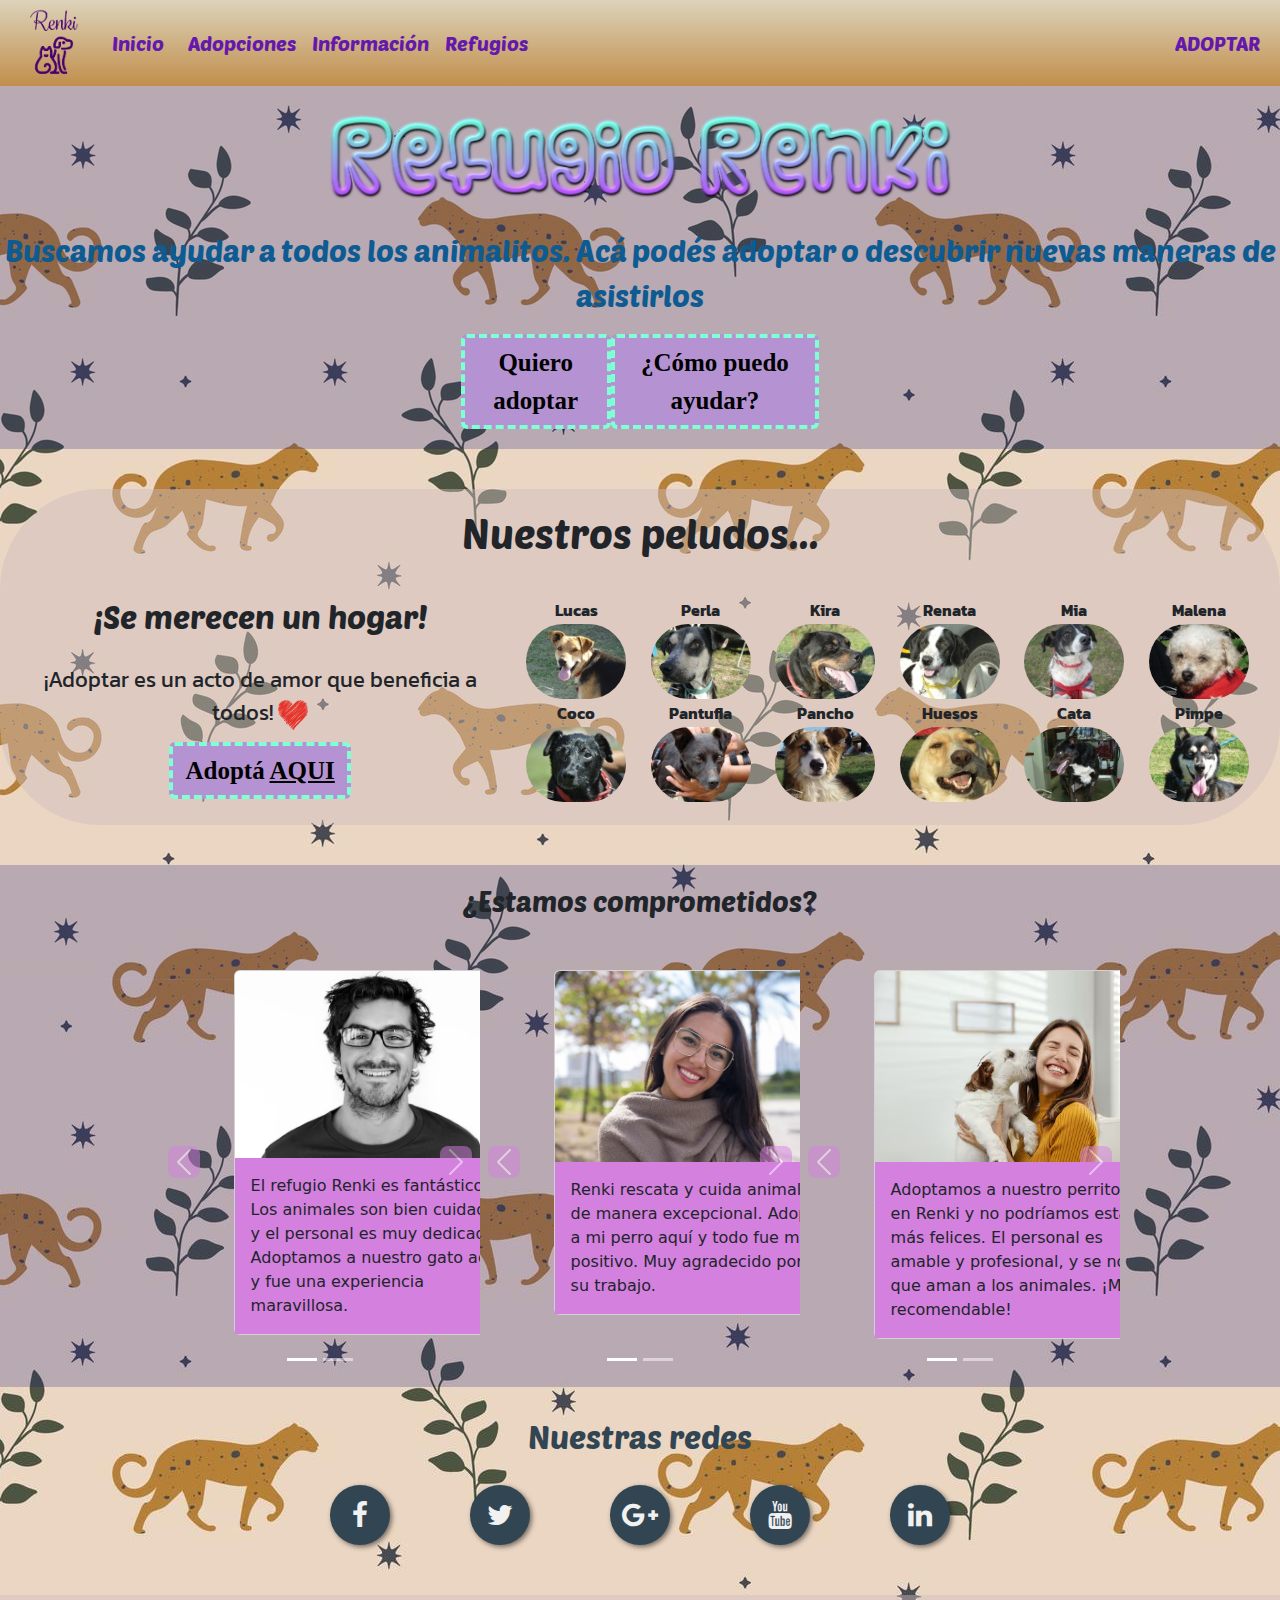
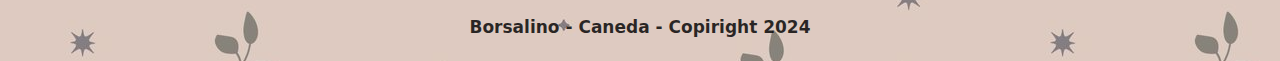
==== commit 80de5e28: "Falta la seccion Refugios" ====
--- a/index.html
+++ b/index.html
@@ -27,14 +27,14 @@
       </button>
       <div class="collapse navbar-collapse" id="navbarNavAltMarkup">
         <div class="navbar-nav navbarPrimerDiv">
-          <a class="nav-link" aria-current="page" href="adopciones.html">Adopción</a>
+          <a class="nav-link" aria-current="page" href="adopciones.html">Adopciones</a>
           <a class="nav-link" aria-current="page" href="informacion.html">Información</a>
           <a class="nav-link" aria-current="page" href="refugios.html">Refugios</a>
         </div>
       </div>
     </div>
     <div class="navbarSegundoDiv">
-        <a class="nav-link" aria-current="page" href="login.html" target="_blank" >Ingresar</a>
+        <a class="nav-link" aria-current="page" href="login.html" target="_blank" >ADOPTAR</a>
     </div>
 </nav>
 
@@ -69,7 +69,7 @@
     </div>
 
     <div class="botonAdoptar">
-      <a class="btn" href="adopciones.html">Adoptá <u>AQUI</u></a>
+      <a class="btn" href="login.html" target="_blank">Adoptá <u>AQUI</u></a>
     </div>
         
 
@@ -237,7 +237,7 @@
                 <div class="card" style="width: 18rem;">
                     <img src="images/persona5.jpg" class="card-img-top" alt="opiniones">
                     <div class="card-body">
-                      <p class="card-text">Adoptamos a nuestro perrito del refugio XYZ y no podríamos estar más felices. El personal es amable y profesional, y se nota que aman a los animales. ¡Muy recomendable!</p>
+                      <p class="card-text">Adoptamos a nuestro perrito en Renki y no podríamos estar más felices. El personal es amable y profesional, y se nota que aman a los animales. ¡Muy recomendable!</p>
                     </div>
                   </div>
               </div>
@@ -245,7 +245,7 @@
                 <div class="card" style="width: 18rem;">
                     <img src="images/persona6.jpg" class="card-img-top" alt="opiniones">
                     <div class="card-body">
-                      <p class="card-text">Adopté a mi gato en el refugio MNO y fue una experiencia increíble. El personal es muy atento y los animales están bien cuidados. Definitivamente los recomendaría.</p>
+                      <p class="card-text">Adopté a mi gato en el refugio Renki y fue una experiencia increíble. El personal es muy atento y los animales están bien cuidados. Definitivamente los recomendaría.</p>
                     </div>
                   </div>
               </div>
--- a/styles/estilos.css
+++ b/styles/estilos.css
@@ -156,7 +156,7 @@
 .mitades {
     width:100%;
     display: flex;
-    margin-top: 40px;
+    margin-top: 20px;
     margin-bottom: 40px;
     padding-top: 20px;
     padding-bottom: 20px;
@@ -316,17 +316,6 @@
 
 
 
-
-
-
-
-
-
-
-
-
-
-
 .footer {
     text-align: center;
     padding-bottom: 20px;
@@ -347,19 +336,35 @@
 /* ------------------------------------------------------------------------------------------------------ */
 
 
-
+#bodyLogin{
+    width: 100%;
+    height: 1080px;
+    background-image: url("../images/fondoRefugios2.jpg");
+    background-image: fixed;
+    background-size: cover;
+
+}
+
+.seccionLogin{
+    padding-top: 150px;
+}
 
 .login-form {
-    width: 400px;
-    margin: 150px auto;
+    width: 500px;
     padding: 25px;
-    background-color: rgb(213, 240, 186);
-    border-radius: 5px;
+    background-image: linear-gradient(to bottom, #dcd3ba, #c18e4c);
+    border-radius: 30px;
     box-shadow: 0px 0px 10px 0px rgba(0,0,0,0.1);
+    font-family: "Kanit", sans-serif;
   }
 
   .btn-center{
     text-align: center;
+  }
+
+  .btn-center button{
+    width: 100px;
+    font-family: "Kanit", sans-serif;
   }
 
   .marginFormulario{ 
@@ -367,11 +372,23 @@
   }
   
   .marginFormulario label{
-    margin-bottom: 10px;
+    margin-bottom: 5px;
+  }
+
+  .bgvioleta{
+    margin-bottom: 0;
+  }
+
+  .bgvioleta button{
+    background-image: linear-gradient(to bottom, #b694bfd1, #4a2d55d1);
+  }
+
+  .bgvioleta a{
+    color: #314652;
   }
 
   .marginFormulario button{
-    margin-bottom: 15px;
+    margin-top: 10px;
   }
 
 
@@ -511,3 +528,66 @@
 #SegundaParte {
     background-color: white;
 }
+
+
+
+
+/* ------------------------------------------------------------------------------------------------------ */
+/* ------------------------------------------------------------------------------------------------------ */
+/* ------------------------------------------------------------------------------------------------------ */
+/* ------------------------------------------------------------------------------------------------------ */
+/* ------------------------------------------------------------------------------------------------------ */
+/* ------------------------------------------------------------------------------------------------------ */
+/* ------------------------------------------------------------------------------------------------------ */
+/* ------------------------------------------------------------------------------------------------------ */
+
+
+
+
+#bodyAdopciones{
+    margin: 0;
+    padding: 0;
+}
+
+.seccionAdopciones{
+    background-image: url("../images/logo.png");
+    background-repeat: no-repeat;
+    background-position: 50% 57%;
+    background-size: 30vw 22vw;
+    background-color: rgba(207, 188, 190, 0.452);
+    padding-bottom: 0.4%;
+}
+
+#Estilo{
+    margin-bottom: 30px;
+    padding-top: 20px;
+    
+}
+
+.primeraFila{
+    margin-top: 20px;
+    margin-bottom: 20px;
+    display: flex;
+    justify-content: space-evenly;
+}
+
+.segundaFila{
+    margin-top: 20px;
+    margin-bottom: 20px;
+    display: flex;
+    justify-content:space-around;
+}
+
+.segundaFilaUno{
+    margin-right: 45%;
+}
+
+.primeraFila .card-body{
+    background-image: linear-gradient(to bottom, #d6baded1, #6a4777d1);
+    font-family: "Kanit", sans-serif;
+}
+
+.segundaFila .card-body{
+    background-image: linear-gradient(to bottom, #d6baded1, #6a4777d1);
+    font-family: "Kanit", sans-serif;
+}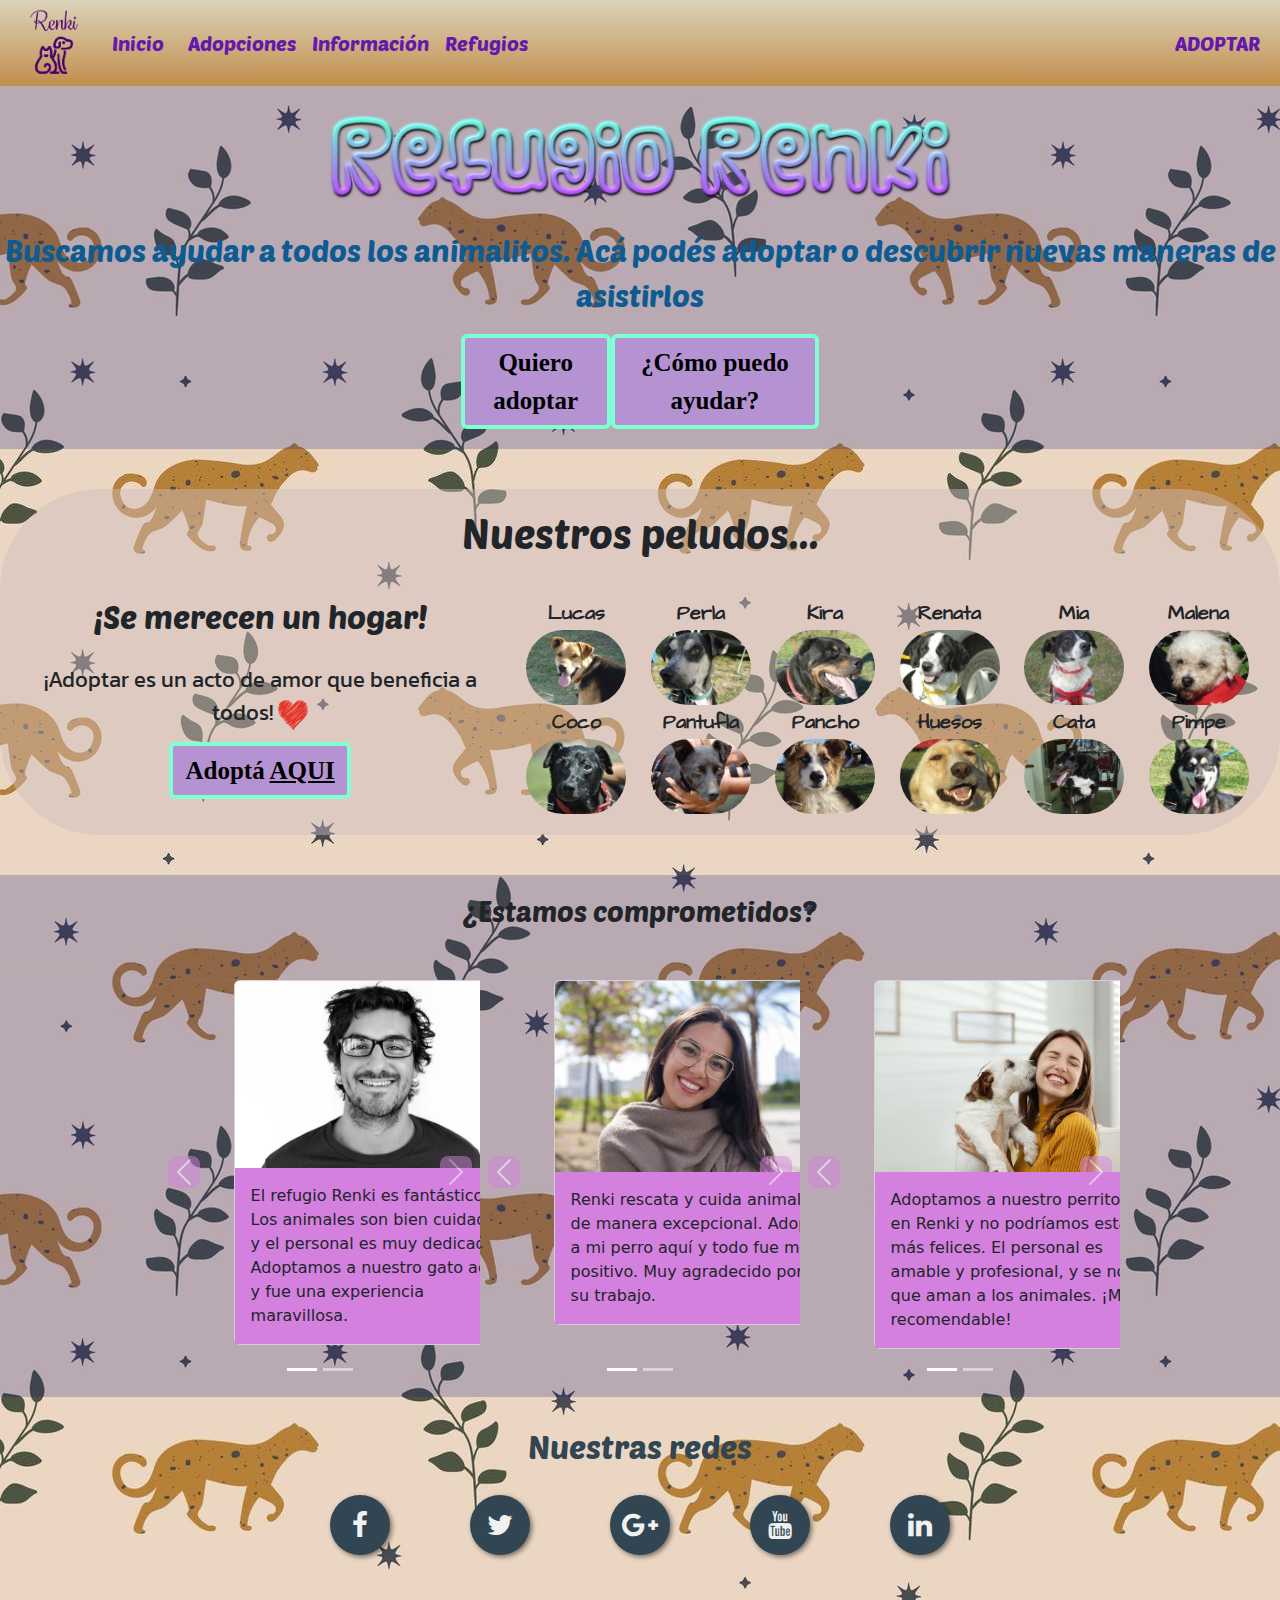
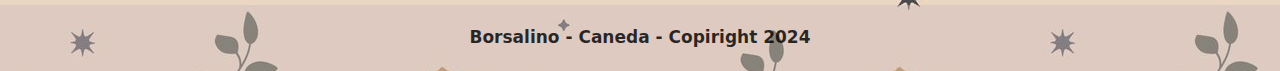
==== commit 2faddb9c: "Terminado o casi terminado" ====
--- a/index.html
+++ b/index.html
@@ -9,6 +9,10 @@
     <link rel="preconnect" href="https://fonts.googleapis.com">
     <link rel="preconnect" href="https://fonts.gstatic.com" crossorigin>
     <link href="https://fonts.googleapis.com/css2?family=Kanit:ital,wght@0,100;0,200;0,300;0,400;0,500;0,600;0,700;0,800;0,900;1,100;1,200;1,300;1,400;1,500;1,600;1,700;1,800;1,900&family=Pacifico&family=Poetsen+One&display=swap" rel="stylesheet">
+    <link rel="preconnect" href="https://fonts.gstatic.com" crossorigin>
+    <link href="https://fonts.googleapis.com/css2?family=Architects+Daughter&family=Playfair+Display+SC:ital,wght@0,400;0,700;0,900;1,400;1,700;1,900&family=Playpen+Sans:wght@100..800&family=Playwrite+ES:wght@100..400&family=Playwrite+NG+Modern:wght@100..400&display=swap" rel="stylesheet">
+
+
 
     <link rel="stylesheet" href="https://stackpath.bootstrapcdn.com/font-awesome/4.7.0/css/font-awesome.min.css">
     <link rel="stylesheet" href="styles/estilos.css">
--- a/styles/estilos.css
+++ b/styles/estilos.css
@@ -43,6 +43,9 @@
 .navbarSegundoDiv a{
     color:rgb(101, 25, 172);
     transition: transform 0.3s ease;
+    animation: animacion1;
+    animation-duration: 1s;
+    animation-iteration-count: infinite;
 }
 
 .navbarSegundoDiv a:hover{
@@ -53,7 +56,32 @@
 }
 
 
-
+@keyframes animacion3 {
+    from {
+        color: rgb(157, 117, 191); }
+    to {
+        color: rgb(63, 36, 104); } }
+
+@keyframes animacion2 {
+    from {
+      background-color: rgb(181, 147, 210); }
+    to {
+       background-color: rgb(148, 97, 193); } }
+  
+@keyframes animacion1 {
+    0% {
+      transform: scale(1); }
+    50% {
+      transform: scale(1.1); }
+    100% {
+      transform: scale(1); } }
+
+ @keyframes animacion4 {
+        from {
+            color: rgb(0, 0, 0); }
+        to {
+            color: #314652; } }
+      
 
 
 #unaIntro {
@@ -83,12 +111,16 @@
     font-weight: bold;
     color: black;
     font-family:Cambria, Cochin, Georgia, Times, 'Times New Roman', serif;
-    border: 4px dashed aquamarine;
+    border: 4px solid aquamarine;
+    animation-name: animacion2;
+    animation-duration: 0.6s;
+    animation-iteration-count: infinite;
+    animation-direction: alternate-reverse;
 }
 
 .botonAdoptar a:hover{
     background-color:rgb(148, 97, 193);
-    border: 4px solid aquamarine;
+    border: 4px dashed aquamarine;
 }
 
 
@@ -183,9 +215,10 @@
 
 .contenedor1 td{
     text-align: center;
-    font-family: "Kanit", sans-serif;
-    font-weight: 700;
+    font-family: "Architects Daughter", cursive;
+    font-weight: 800;
     font-style: normal;
+    font-size: 20px;
 }
 
 .contenedor1 img{
@@ -558,10 +591,21 @@
     padding-bottom: 0.4%;
 }
 
+.seccionAdopciones .card{
+    border-radius: 20px;
+}
+
 #Estilo{
     margin-bottom: 30px;
     padding-top: 20px;
-    
+    font-family: "Architects Daughter", cursive;
+    font-weight: 600;
+    font-style: normal;
+    font-size: 50px;
+    animation-name: animacion4;
+    animation-duration: 0.8s;
+    animation-iteration-count: infinite;
+    animation-direction: alternate-reverse;
 }
 
 .primeraFila{
@@ -575,8 +619,10 @@
     margin-top: 20px;
     margin-bottom: 20px;
     display: flex;
+    flex-wrap: wrap;
     justify-content:space-around;
 }
+
 
 .segundaFilaUno{
     margin-right: 45%;
@@ -590,4 +636,103 @@
 .segundaFila .card-body{
     background-image: linear-gradient(to bottom, #d6baded1, #6a4777d1);
     font-family: "Kanit", sans-serif;
+}
+
+
+
+/* ------------------------------------------------------------------------------------------------------ */
+/* ------------------------------------------------------------------------------------------------------ */
+/* ------------------------------------------------------------------------------------------------------ */
+/* ------------------------------------------------------------------------------------------------------ */
+/* ------------------------------------------------------------------------------------------------------ */
+/* ------------------------------------------------------------------------------------------------------ */
+/* ------------------------------------------------------------------------------------------------------ */
+/* ------------------------------------------------------------------------------------------------------ */
+
+
+
+.tituloRefugios{
+    animation-name: animacion3;
+    animation-duration: 1s;
+    animation-iteration-count: infinite;
+    animation-direction: alternate-reverse;
+    padding-top: 30px;
+    padding-bottom: 30px;
+}
+
+
+
+.EtiquetaRefu {
+    background-color: rgba(214, 216, 104, 0.644);
+    display: flex;
+    justify-content: center;
+    align-items: center;
+    height: 300px;
+    margin: 20px 10% 20px 10%;
+    border-radius: 20px;
+}
+
+.EtiquetaRefu h2 {
+    font-family: "Playwrite ES", cursive;
+    font-optical-sizing: auto;
+    font-weight: 400;
+    font-style: normal;
+    font-size: 50px;
+    text-align: start;
+}
+
+.RefuImg {
+    width: 30%;
+    animation-name: animacion1;
+    animation-duration: 0.8s;
+    animation-iteration-count: infinite;
+    padding-left: 3%;
+}
+
+.RefuImg img{
+    border-radius: 30px;
+    width: 80%;
+    height: 80%;
+}
+
+.imagenEspecialRefugio img{
+    max-height: 20%;
+}
+
+.EtiquetaRefu div {
+    font-family: "Playfair Display", serif;
+    font-optical-sizing: auto;
+    font-weight: 500;
+    font-style: italic;
+    font-size: 20px;
+    
+}
+.RefuDescrip {
+    width: 70%;
+    display: flex;
+    flex-wrap: wrap;
+    justify-content: space-around;
+}
+
+.RefuDescrip2 {
+    padding-right: 25%;
+}
+
+.RefuDescrip h2 {
+    padding-bottom: 20px;
+}
+
+.RefuDescrip div {
+    font-family: "Architects Daughter", cursive;
+    font-weight: 400;
+    font-style: normal;
+}
+
+.maps {
+    padding-right: 10%;
+}
+
+.maps iframe{
+    width: 120%;
+    height: 110%;
 }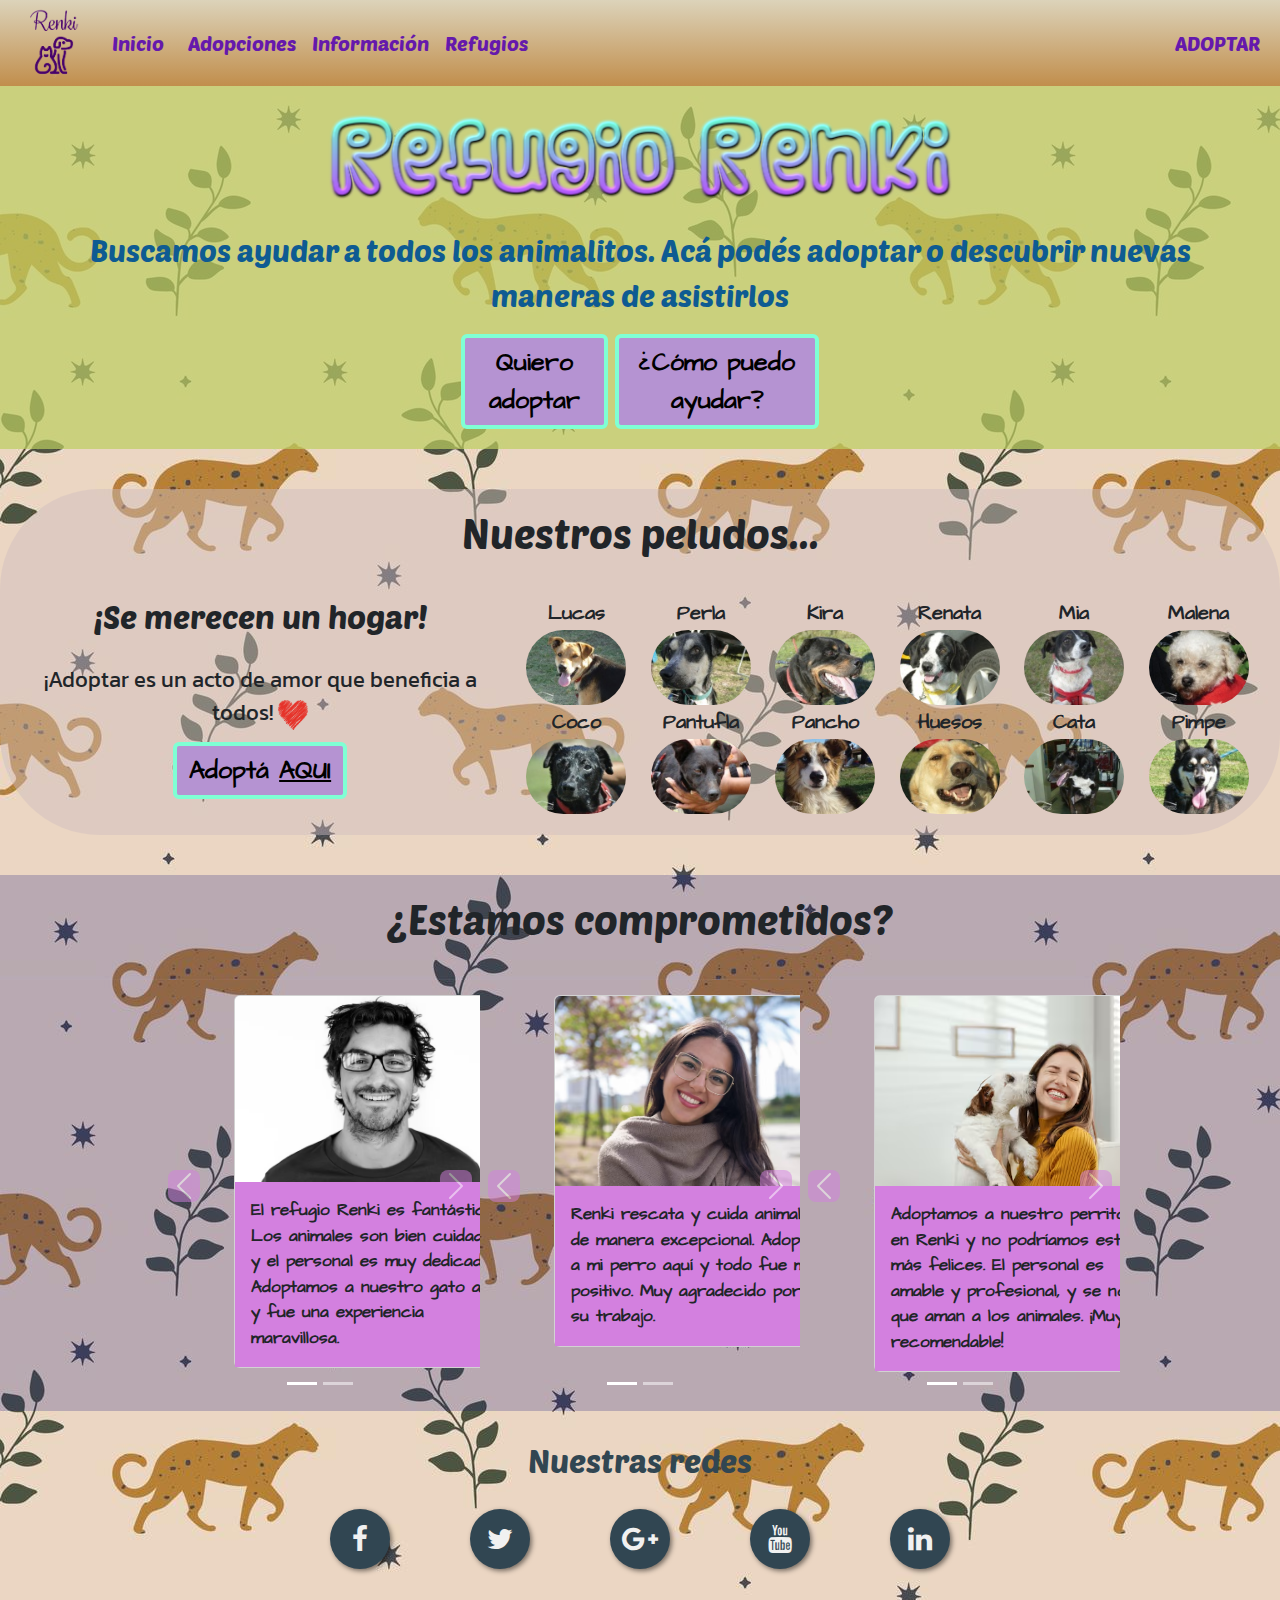
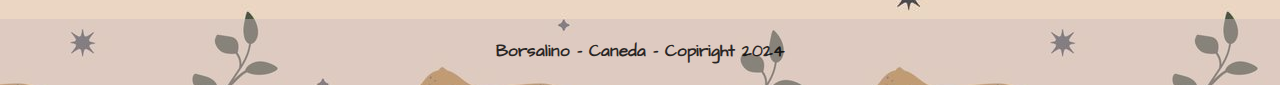
==== commit aa76d5a8: "Parcial terminado" ====
--- a/index.html
+++ b/index.html
@@ -46,10 +46,10 @@
   <div><img src="images/titulo.png" width="50%" height="30%"></div>
   <div><p class="descripcionIntro">Buscamos ayudar a todos los animalitos. Acá podés adoptar o descubrir nuevas maneras de asistirlos<p></div>
   <div class = "man">
-    <div class="botonAdoptar">
+    <div class="botonAdoptar uno">
      <a class="btn" href="adopciones.html">Quiero adoptar</a>
     </div>
-    <div class="botonAdoptar">
+    <div class="botonAdoptar dos">
     <a class="btn" href="informacion.html">¿Cómo puedo ayudar?</a>
     </div>
   </div>
@@ -206,9 +206,9 @@
               </div>
               <div class="carousel-item cartas">
                 <div class="card" style="width: 18rem;">
-                    <img src="images/persona4.jpg" class="card-img-top" alt="opiniones">
-                    <div class="card-body">
-                      <p class="card-text">El refugio Renki es impresionante. El personal es atento y realmente se preocupa por los animales. Adoptamos a nuestra gata y estamos muy contentos.</p>
+                    <img src="images/persona4.jpg" class="card-img-top" alt="opiniones" style="max-height:190px;">
+                    <div class="card-body">
+                      <p class="card-text">El refugio Renki es impresionante. Son atentos y realmente se preocupan por los animales. Adoptamos a nuestra gata y estamos muy contentos.</p>
                     </div>
                   </div>
               </div>
--- a/styles/estilos.css
+++ b/styles/estilos.css
@@ -87,7 +87,7 @@
 #unaIntro {
     padding-top: 20px;
     padding-bottom: 20px;
-    background-color: rgba(17, 17, 121, 0.226);
+    background-color: rgba(189, 206, 96, 0.705);
     text-align: center;
 }
  
@@ -96,6 +96,8 @@
     font-family: "Poetsen One", sans-serif;
     color:rgb(14, 91, 146);
     margin-top: 20px;
+    padding-left: 5%;
+    padding-right: 5%;
 }
 
 
@@ -103,6 +105,10 @@
     display: flex;
     justify-content: space-between;
     padding: 0 36% 0 36%;
+}
+
+.man .uno{
+    padding-right: 2%;
 }
 
 .botonAdoptar a{
@@ -110,12 +116,15 @@
     font-size: 25px;
     font-weight: bold;
     color: black;
-    font-family:Cambria, Cochin, Georgia, Times, 'Times New Roman', serif;
+    font-family: "Architects Daughter", cursive;
+    font-weight: 800;
+    font-style: normal;
     border: 4px solid aquamarine;
     animation-name: animacion2;
     animation-duration: 0.6s;
     animation-iteration-count: infinite;
     animation-direction: alternate-reverse;
+   
 }
 
 .botonAdoptar a:hover{
@@ -308,6 +317,10 @@
     background-color: rgba(17, 17, 121, 0.226);
 }
 
+.opiniones h3{
+    font-size: 40px;
+}
+
 .comentarios {
     display: flex;
     justify-content: center;
@@ -345,6 +358,10 @@
 
 .card-body{
     background-color: rgb(211, 128, 223);
+    font-family: "Architects Daughter", cursive;
+    font-weight: 700;
+    font-style: normal;
+    font-size: 17px;
 }
 
 
@@ -356,6 +373,9 @@
     font-size: 17px;
     color: rgba(0, 0, 0, 0.811);
     background-color: rgba(207, 188, 190, 0.452);
+    font-family: "Architects Daughter", cursive;
+    font-weight: 800;
+    font-style: normal;
 }
 
 
@@ -612,6 +632,7 @@
     margin-top: 20px;
     margin-bottom: 20px;
     display: flex;
+    flex-wrap: wrap;
     justify-content: space-evenly;
 }
 
@@ -695,9 +716,7 @@
     height: 80%;
 }
 
-.imagenEspecialRefugio img{
-    max-height: 20%;
-}
+
 
 .EtiquetaRefu div {
     font-family: "Playfair Display", serif;
@@ -719,7 +738,7 @@
 }
 
 .RefuDescrip h2 {
-    padding-bottom: 20px;
+    padding-bottom: 10px;
 }
 
 .RefuDescrip div {
